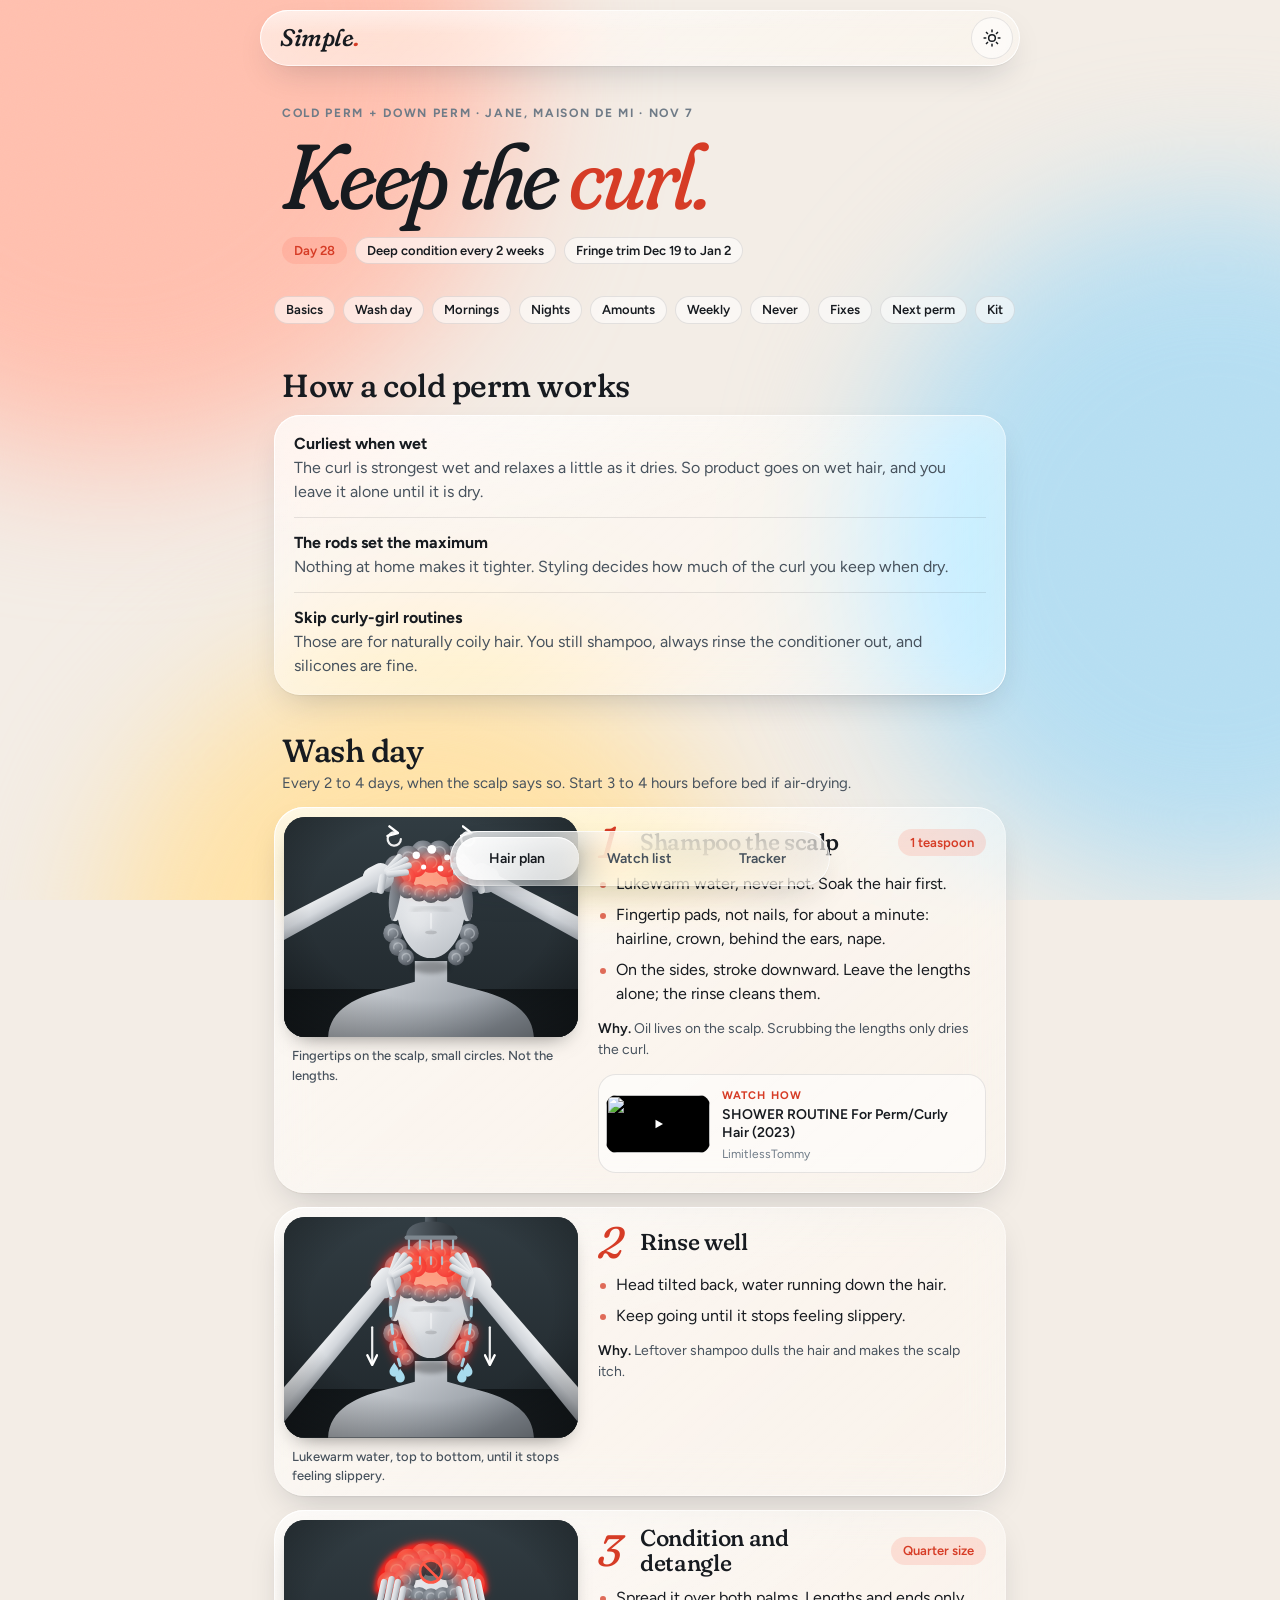
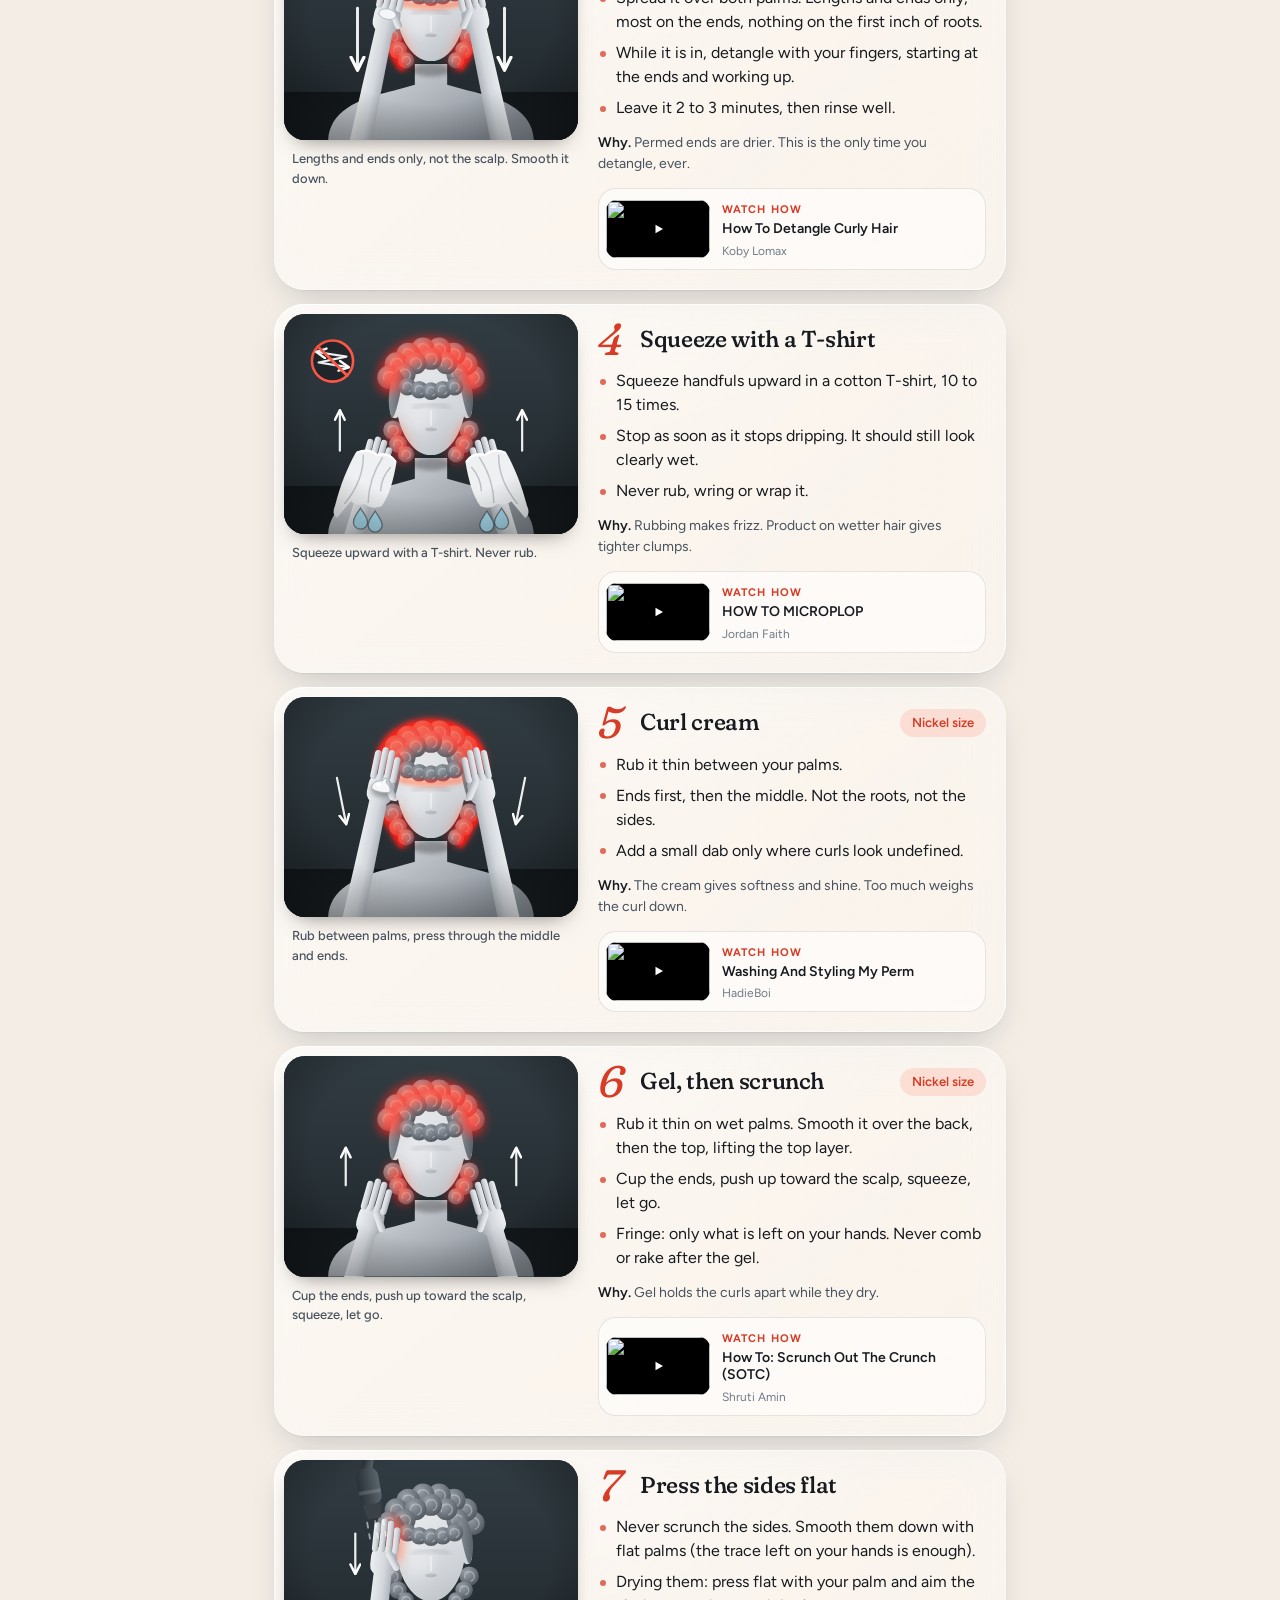
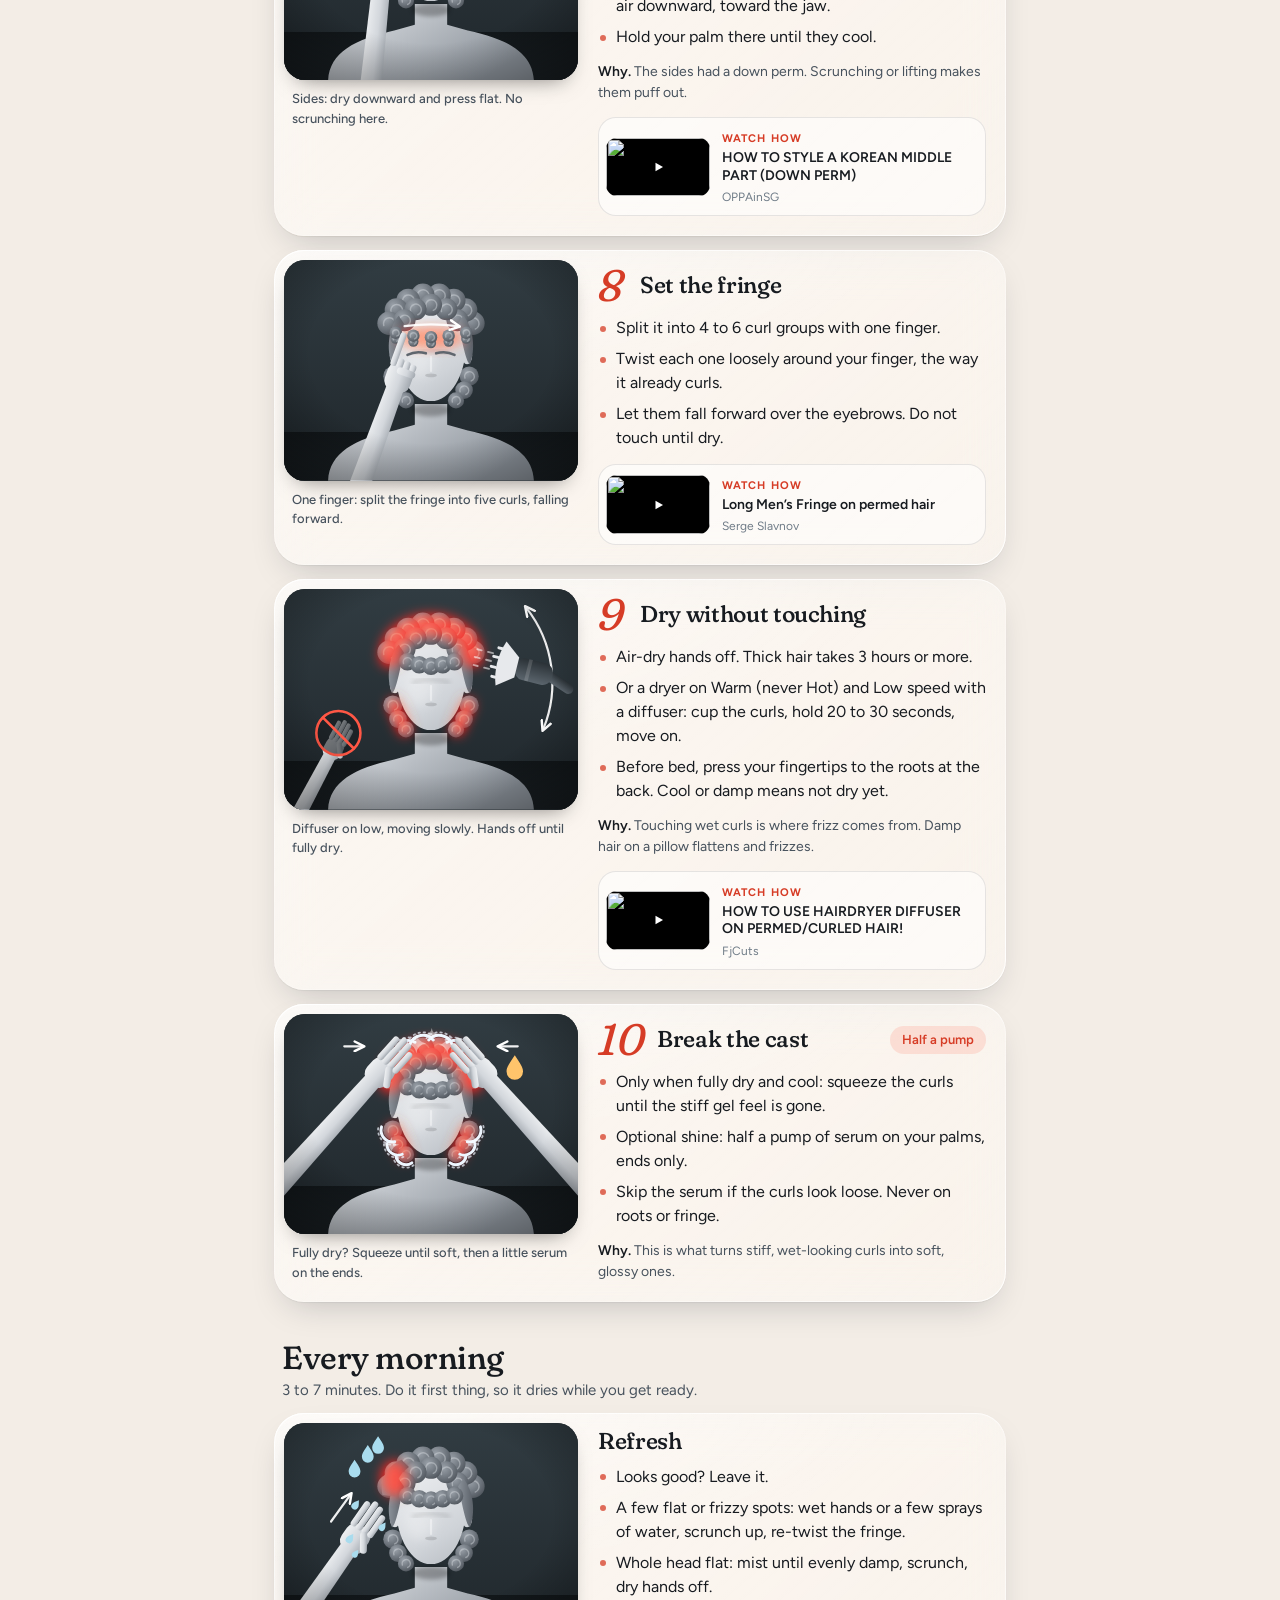
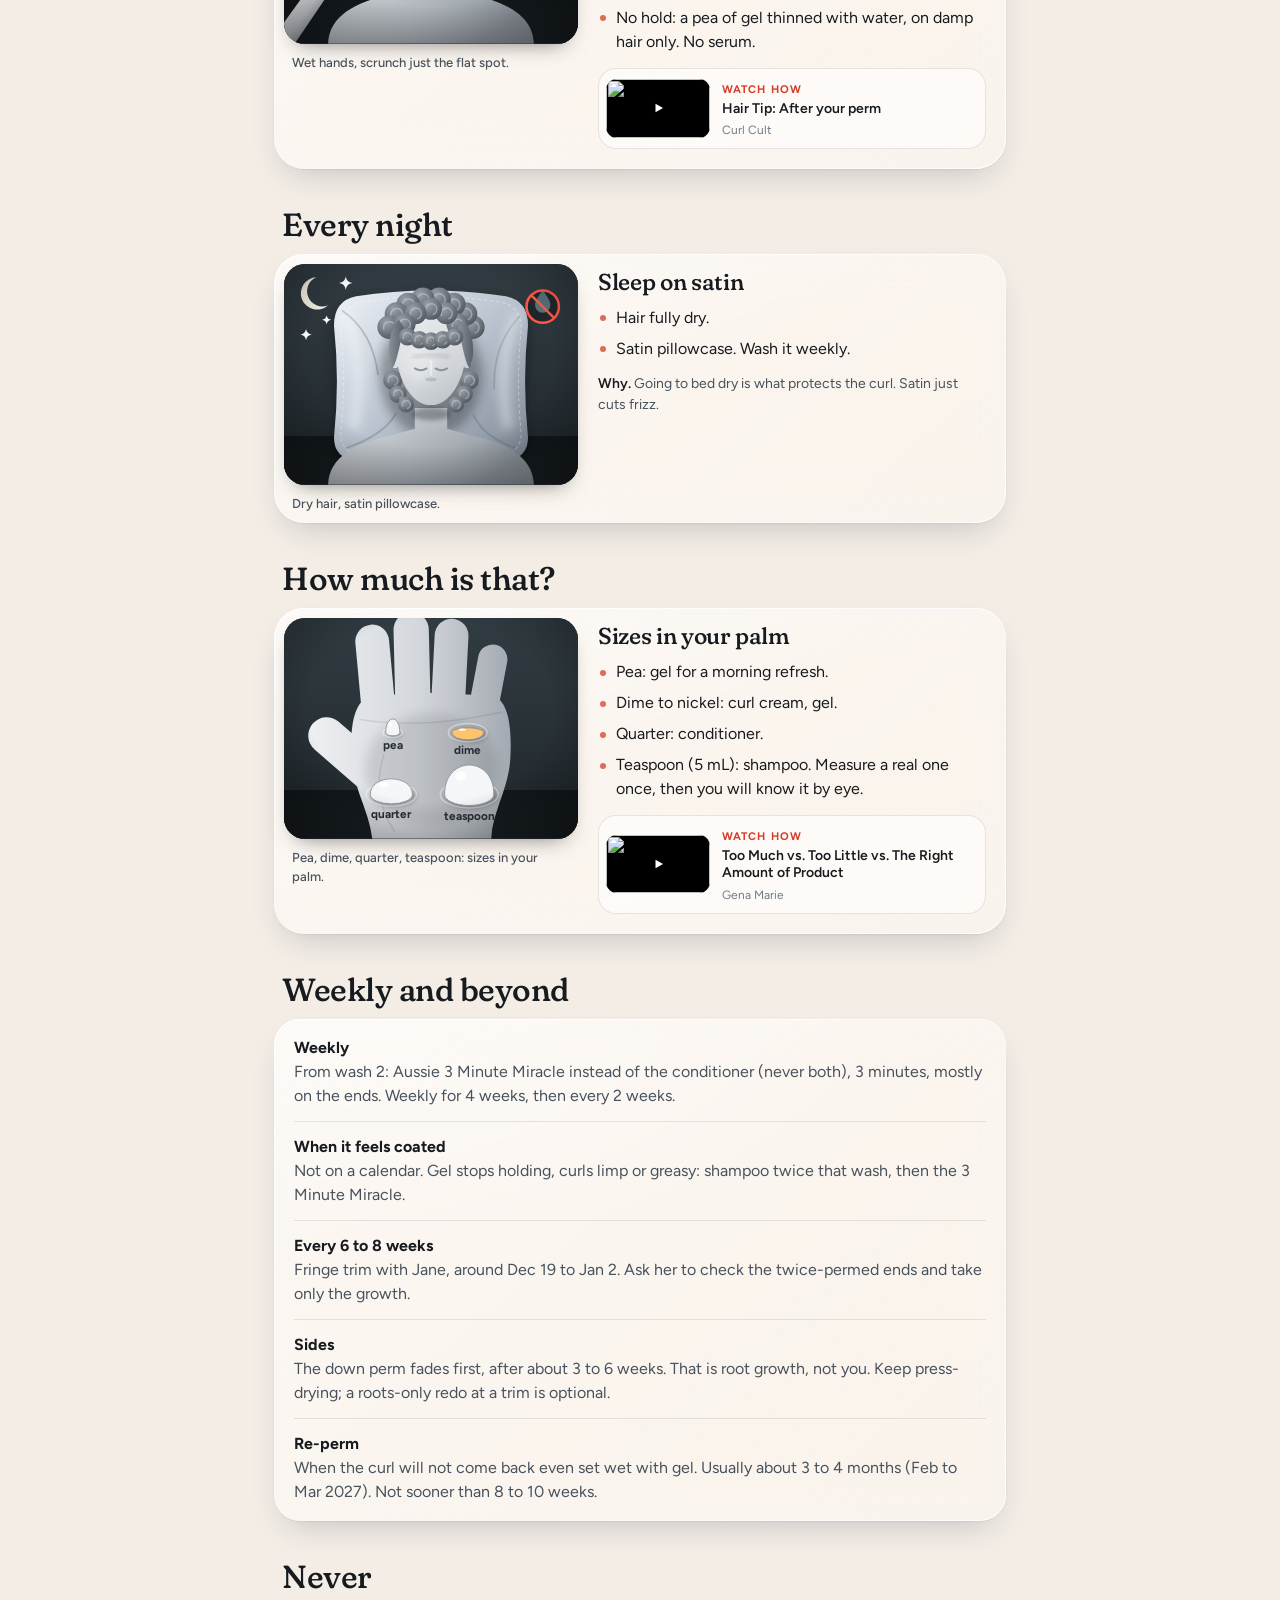
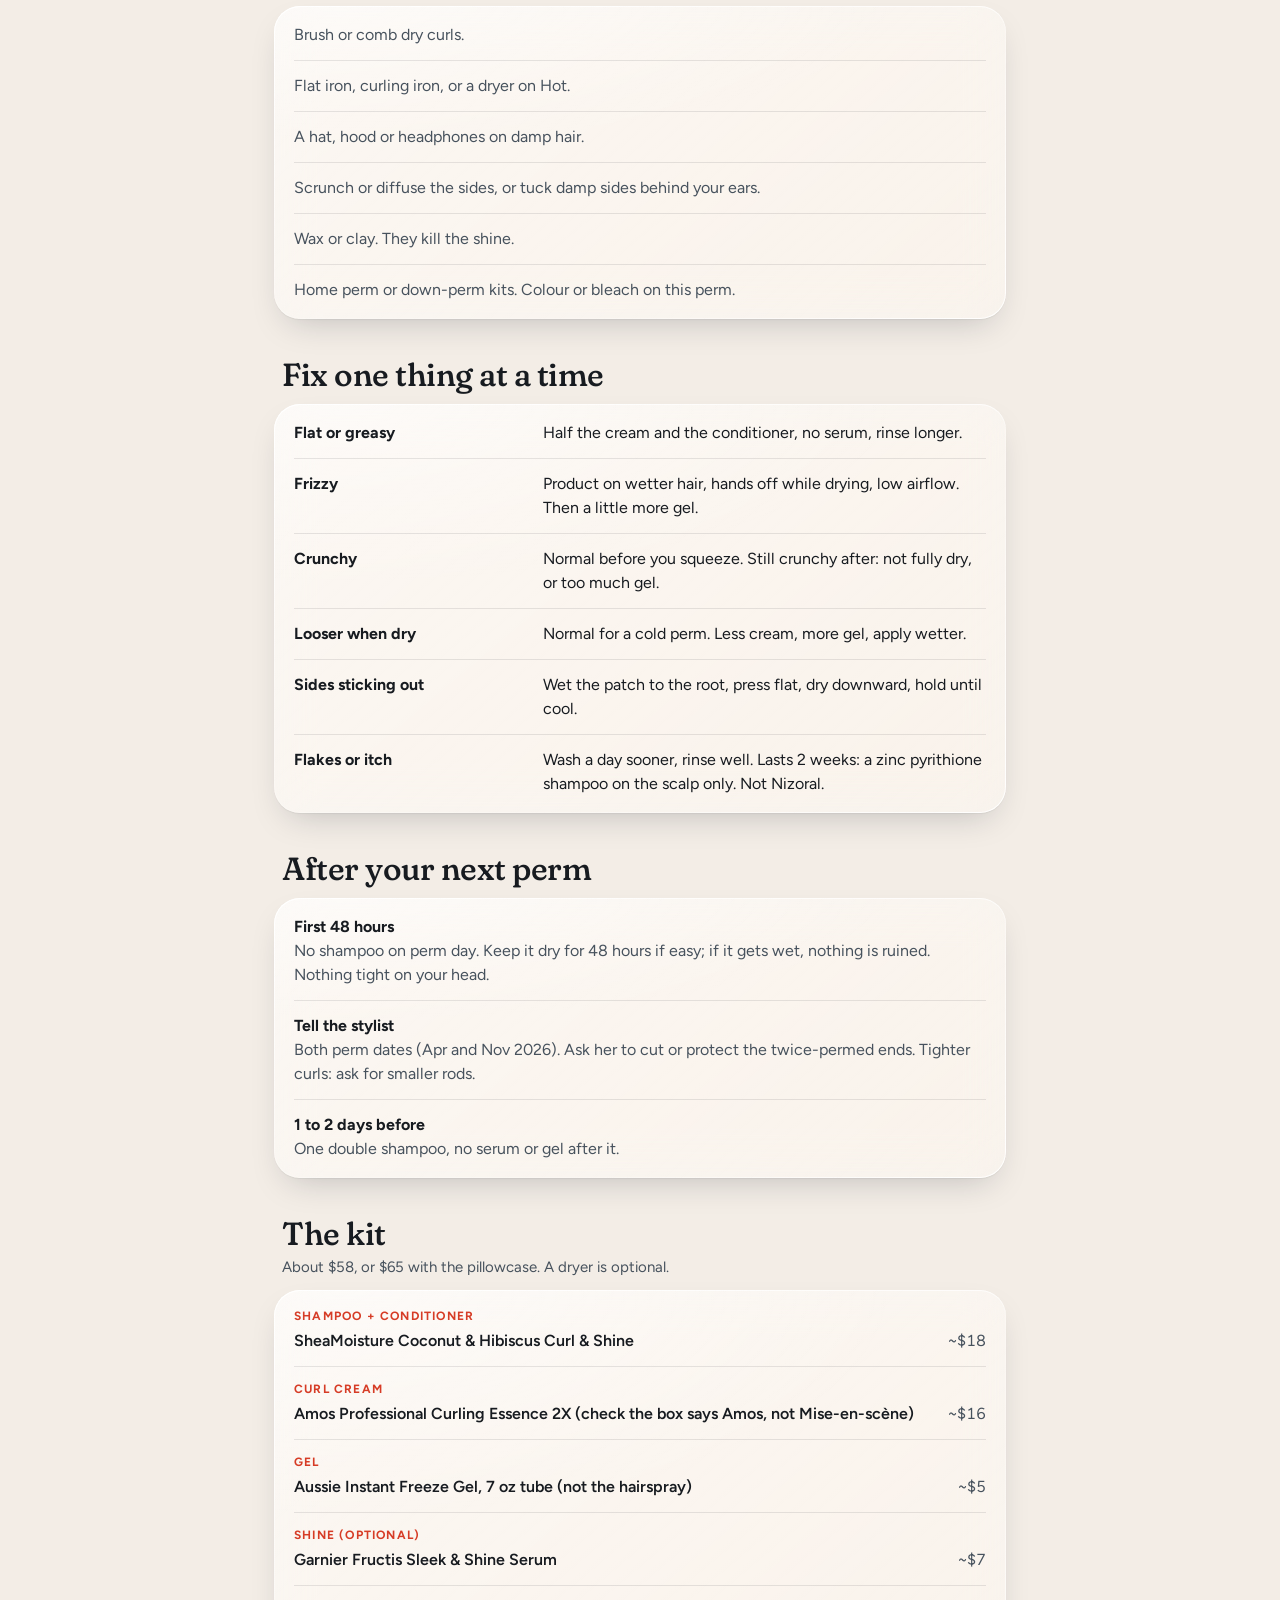
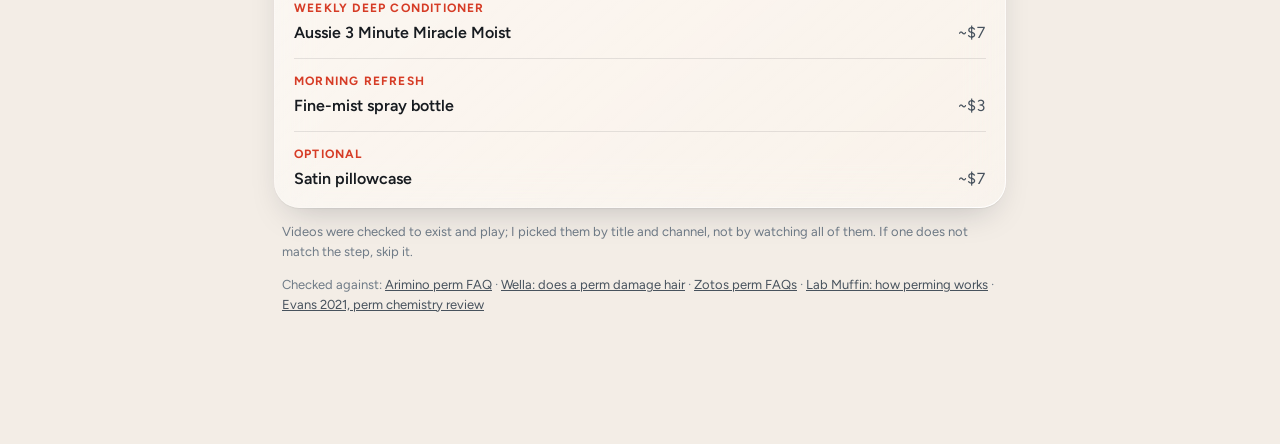
==== tracker/index.html @ b742a3ce "Simple: hair plan, watch list and tracker Co-Authored-By: Claude Opus 5.5 <noreply@anthropic.com>" ====
<!doctype html>
<html lang="en">
<head>
<meta charset="utf-8">
<meta name="viewport" content="width=device-width, initial-scale=1, viewport-fit=cover">
<title>Simple: hair plan and tracker</title>
<script>
  // Pick the theme before first paint: saved choice, else the system setting.
  (function () {
    var saved = null;
    try { saved = localStorage.getItem('theme'); } catch (e) {}
    var system = window.matchMedia && matchMedia('(prefers-color-scheme: dark)').matches ? 'dark' : 'light';
    document.documentElement.dataset.theme = saved === 'dark' || saved === 'light' ? saved : system;
    // "on" = play the how-to animations even when the device asks for reduced motion
    try { if (localStorage.getItem('motion') === 'on') document.documentElement.dataset.motion = 'on'; } catch (e) {}
  })();
</script>
<link rel="preconnect" href="https://fonts.googleapis.com">
<link rel="preconnect" href="https://fonts.gstatic.com" crossorigin>
<link rel="stylesheet" href="https://fonts.googleapis.com/css2?family=Figtree:wght@400;500;600;700&family=Fraunces:ital,opsz,wght,SOFT@0,9..144,300..700,0..100;1,9..144,300..700,0..100&display=swap">
<link rel="stylesheet" href="css/app.css">
</head>
<body>

<div class="backdrop" aria-hidden="true"><i></i><i></i><i></i></div>

<header class="top glass">
  <span class="brand">Simple<b>.</b></span>
  <button class="icon-btn" id="themeBtn" type="button" aria-label="Switch between light and dark">
    <svg class="sun" viewBox="0 0 24 24" aria-hidden="true"><circle cx="12" cy="12" r="4"/><path d="M12 2.5v2M12 19.5v2M2.5 12h2M19.5 12h2M5.3 5.3l1.4 1.4M17.3 17.3l1.4 1.4M5.3 18.7l1.4-1.4M17.3 6.7l1.4-1.4"/></svg>
    <svg class="moon" viewBox="0 0 24 24" aria-hidden="true"><path d="M20 14.5A8 8 0 0 1 9.5 4a8 8 0 1 0 10.5 10.5z"/></svg>
  </button>
</header>

<main>
  <!-- Hair plan: rendered from js/plan-data.js -->
  <section class="view" id="view-plan" aria-label="Hair plan"></section>

  <!-- Watch list: the "check this later" notes from the plan -->
  <section class="view" id="view-watch" aria-label="Watch list" hidden></section>

  <!-- Tracker: plans, decisions, facts -->
  <section class="view" id="view-tracker" aria-label="Tracker" hidden>
    <div class="hero">
      <p class="eyebrow">Plans, decisions, facts</p>
      <h1>Keep <em>track.</em></h1>
    </div>
    <div class="t-head">
      <div class="t-review" id="review"><span id="reviewText"></span><button class="btn small" id="reviewBtn" type="button">Review done</button></div>
    </div>
    <div class="seg glass" id="tSeg" role="tablist" aria-label="Tracker sections">
      <button type="button" data-sec="plans">Plans</button>
      <button type="button" data-sec="decisions">Decisions</button>
      <button type="button" data-sec="facts">Facts</button>
      <button type="button" data-sec="archive">Archive</button>
    </div>
    <label class="sr-only" for="search">Search everything</label>
    <input class="field" id="search" type="search" placeholder="Search everything" autocomplete="off">
    <form class="form-card glass" id="add">
      <label class="sr-only" for="title">Title</label>
      <input class="field" id="title" placeholder="Title" required maxlength="200">
      <label class="sr-only" for="note">Details</label>
      <textarea class="field" id="note" placeholder="Details. For a decision, write the why."></textarea>
      <div class="row">
        <button class="btn primary" type="submit" id="submitBtn">Add</button>
        <button class="btn" type="button" id="cancelBtn" hidden>Cancel</button>
      </div>
    </form>
    <ul class="entries" id="list"></ul>
    <div class="t-foot">
      <button class="btn small" id="export" type="button">Export JSON</button>
      <label class="btn small">Import JSON <input id="import" type="file" accept="application/json" hidden></label>
    </div>
  </section>
</main>

<nav class="tabs glass" aria-label="Views">
  <span class="lens" aria-hidden="true"></span>
  <button type="button" data-view="plan">Hair plan</button>
  <button type="button" data-view="watch">Watch list</button>
  <button type="button" data-view="tracker">Tracker</button>
</nav>

<script src="js/plan-data.js"></script>
<script src="js/scenes.js"></script>
<script src="js/scenes/shampoo.js"></script>
<script src="js/scenes/rinse.js"></script>
<script src="js/scenes/condition.js"></script>
<script src="js/scenes/blot.js"></script>
<script src="js/scenes/cream.js"></script>
<script src="js/scenes/scrunch.js"></script>
<script src="js/scenes/fringe.js"></script>
<script src="js/scenes/sides.js"></script>
<script src="js/scenes/dry.js"></script>
<script src="js/scenes/cast.js"></script>
<script src="js/scenes/refresh.js"></script>
<script src="js/scenes/sleep.js"></script>
<script src="js/scenes/amounts.js"></script>
<script src="js/app.js"></script>
</body>
</html>
---- tracker/css/app.css ----
/* =========================================================
   Simple: hair plan + tracker
   1 tokens   2 base      3 backdrop   4 glass
   5 chrome   6 plan      7 media      8 watch list
   9 tracker  10 scenes   11 motion
   ========================================================= */

/* ---------- 1 tokens ---------- */
:root {
  --font-display: "Fraunces", "Iowan Old Style", Georgia, serif;
  --font-body: "Figtree", "Segoe UI Variable Text", system-ui, -apple-system, sans-serif;

  --bg: #f3ede6;
  --ink: #171b20;
  --ink-2: #47525d;
  --ink-3: #6f7b87;
  --accent: #d63c26;
  --accent-soft: rgba(255, 106, 85, .17);
  --on-accent: #fff;

  --glass: rgba(255, 255, 255, .6);
  --glass-2: rgba(255, 255, 255, .36);
  --glass-solid: rgba(255, 255, 255, .9);
  --rim-a: rgba(255, 255, 255, .95);
  --rim-b: rgba(255, 255, 255, .22);
  --sheen: rgba(255, 255, 255, .6);
  --lens-a: rgba(255, 255, 255, .95);
  --lens-b: rgba(255, 255, 255, .6);
  --field: rgba(255, 255, 255, .55);
  --line: rgba(23, 27, 32, .1);
  --shadow: 0 1px 1px rgba(24, 32, 48, .05), 0 14px 34px -14px rgba(24, 32, 48, .25);

  --blob-1: #ffbfae;
  --blob-2: #b5def2;
  --blob-3: #ffe2a6;
  --grain: .07;
}

:root[data-theme="dark"] {
  --bg: #0b1013;
  --ink: #f2f5f7;
  --ink-2: #b6c0ca;
  --ink-3: #8894a0;
  --accent: #ff8a76;
  --accent-soft: rgba(255, 106, 85, .2);
  --on-accent: #1a0e0b;

  --glass: rgba(255, 255, 255, .085);
  --glass-2: rgba(255, 255, 255, .04);
  --glass-solid: rgba(24, 31, 36, .92);
  --rim-a: rgba(255, 255, 255, .34);
  --rim-b: rgba(255, 255, 255, .04);
  --sheen: rgba(255, 255, 255, .1);
  --lens-a: rgba(255, 255, 255, .2);
  --lens-b: rgba(255, 255, 255, .08);
  --field: rgba(255, 255, 255, .07);
  --line: rgba(255, 255, 255, .11);
  --shadow: 0 1px 1px rgba(0, 0, 0, .3), 0 20px 44px -18px rgba(0, 0, 0, .75);

  --blob-1: rgba(255, 96, 78, .2);
  --blob-2: rgba(48, 150, 168, .3);
  --blob-3: rgba(255, 180, 100, .1);
  --grain: .09;
}

/* ---------- 2 base ---------- */
*, *::before, *::after { box-sizing: border-box; }

html {
  -webkit-text-size-adjust: 100%;
  scroll-behavior: smooth;
  scroll-padding-top: 88px;
  color-scheme: light;
}
html[data-theme="dark"] { color-scheme: dark; }

body {
  margin: 0;
  min-height: 100dvh;
  color: var(--ink);
  background: var(--bg);
  font: 400 16px/1.5 var(--font-body);
  -webkit-font-smoothing: antialiased;
  overflow-x: hidden;
}

h1, h2, h3 {
  margin: 0;
  font-family: var(--font-display);
  font-weight: 500;
  font-variation-settings: "SOFT" 100;
  letter-spacing: -.015em;
  line-height: 1.1;
}

p { margin: 0; }
button, input, textarea { font: inherit; color: inherit; }
button { cursor: pointer; }
a { color: inherit; }
[hidden] { display: none !important; }
:focus-visible { outline: 2px solid var(--accent); outline-offset: 3px; }

.sr-only {
  position: absolute; width: 1px; height: 1px; overflow: hidden;
  clip-path: inset(50%); white-space: nowrap;
}

/* ---------- 3 backdrop: soft colour for the glass to bend ---------- */
.backdrop { position: fixed; inset: 0; z-index: -1; overflow: hidden; background: var(--bg); }
.backdrop i {
  position: absolute; border-radius: 50%;
  filter: blur(70px);
  animation: drift 28s ease-in-out infinite alternate;
  will-change: transform;
}
.backdrop i:nth-child(1) { width: 62vmax; height: 62vmax; left: -22vmax; top: -26vmax; background: var(--blob-1); }
.backdrop i:nth-child(2) { width: 54vmax; height: 54vmax; right: -22vmax; top: 22vh; background: var(--blob-2); animation-duration: 34s; animation-delay: -9s; }
.backdrop i:nth-child(3) { width: 50vmax; height: 50vmax; left: 8vw; bottom: -30vmax; background: var(--blob-3); animation-duration: 40s; animation-delay: -17s; }
.backdrop::after {
  content: ""; position: absolute; inset: 0;
  background-image: url("data:image/svg+xml,%3Csvg xmlns='http://www.w3.org/2000/svg' width='180' height='180'%3E%3Cfilter id='n'%3E%3CfeTurbulence type='fractalNoise' baseFrequency='.85' numOctaves='2' stitchTiles='stitch'/%3E%3C/filter%3E%3Crect width='100%25' height='100%25' filter='url(%23n)'/%3E%3C/svg%3E");
  opacity: var(--grain);
  mix-blend-mode: overlay;
}
@keyframes drift { to { transform: translate3d(7vmax, 5vmax, 0) scale(1.14); } }

/* ---------- 4 glass ---------- */
.glass {
  position: relative;
  isolation: isolate;
  border-radius: var(--r, 26px);
  background: linear-gradient(140deg, var(--glass), var(--glass-2));
  -webkit-backdrop-filter: blur(20px) saturate(175%);
  backdrop-filter: blur(20px) saturate(175%);
  box-shadow: var(--shadow), inset 0 1px 0 var(--sheen);
}
/* hairline rim: bright where the light lands, faint elsewhere */
.glass::before {
  content: ""; position: absolute; inset: 0; z-index: 1;
  border-radius: inherit; padding: 1px;
  background: linear-gradient(145deg, var(--rim-a), var(--rim-b) 36%, var(--rim-b) 64%, var(--rim-a));
  -webkit-mask: linear-gradient(#000 0 0) content-box, linear-gradient(#000 0 0);
  -webkit-mask-composite: xor;
  mask: linear-gradient(#000 0 0) content-box exclude, linear-gradient(#000 0 0);
  pointer-events: none;
}
/* specular sheen across the top-left */
.glass::after {
  content: ""; position: absolute; inset: 0; z-index: 0;
  border-radius: inherit;
  background: radial-gradient(120% 70% at 10% 0%, var(--sheen), transparent 62%);
  opacity: .65;
  pointer-events: none;
}
.glass > * { position: relative; z-index: 2; }

@supports not ((backdrop-filter: blur(1px)) or (-webkit-backdrop-filter: blur(1px))) {
  .glass { background: var(--glass-solid); }
}

/* ---------- 5 chrome: header, tabs, buttons ---------- */
.top {
  position: sticky; top: 10px; z-index: 20;
  display: flex; align-items: center; justify-content: space-between;
  width: min(760px, calc(100% - 24px));
  margin: 10px auto 0;
  padding: 7px 7px 7px 20px;
  --r: 999px;
}
.brand { font: italic 500 24px/1 var(--font-display); font-variation-settings: "SOFT" 100; letter-spacing: -.02em; }
.brand b { color: var(--accent); font-weight: inherit; }

.icon-btn {
  width: 42px; height: 42px; border: 0; border-radius: 50%;
  display: grid; place-items: center;
  background: var(--field);
  box-shadow: inset 0 0 0 1px var(--line);
  transition: transform .25s cubic-bezier(.3, 1.4, .5, 1), background .2s;
}
.icon-btn:hover { transform: scale(1.06); }
.icon-btn:active { transform: scale(.94); }
.icon-btn svg { width: 20px; height: 20px; fill: none; stroke: currentColor; stroke-width: 1.8; stroke-linecap: round; stroke-linejoin: round; }
.icon-btn .moon { display: none; }
[data-theme="dark"] .icon-btn .moon { display: block; }
[data-theme="dark"] .icon-btn .sun { display: none; }

.tabs {
  position: fixed; left: 50%; z-index: 30;
  bottom: max(14px, env(safe-area-inset-bottom));
  transform: translateX(-50%);
  width: min(380px, calc(100% - 28px));
  display: grid; grid-template-columns: repeat(3, 1fr);
  padding: 6px;
  --r: 999px;
}
.tabs button {
  border: 0; background: none;
  padding: 11px 6px; border-radius: 999px;
  font-size: 14px; font-weight: 600; color: var(--ink-2);
  transition: color .25s;
}
.tabs button[aria-current="page"] { color: var(--ink); }
.tabs .lens {
  position: absolute; z-index: 1; top: 6px; bottom: 6px; left: 6px;
  width: calc((100% - 12px) / 3);
  border-radius: 999px;
  background: linear-gradient(140deg, var(--lens-a), var(--lens-b));
  box-shadow: inset 0 1px 0 var(--rim-a), inset 0 -1px 0 var(--rim-b), 0 6px 16px -6px rgba(0, 0, 0, .28);
  transform: translateX(calc(var(--i, 0) * 100%));
  transition: transform .5s cubic-bezier(.3, 1.35, .5, 1);
}

.btn {
  border: 0; border-radius: 999px; padding: 10px 18px;
  font-weight: 600; font-size: 14px;
  background: var(--field);
  box-shadow: inset 0 0 0 1px var(--line);
  transition: transform .2s, filter .2s;
}
.btn:hover { filter: brightness(1.06); }
.btn:active { transform: scale(.96); }
.btn.primary { background: var(--accent); color: var(--on-accent); box-shadow: 0 8px 18px -8px var(--accent); }
.btn.small { padding: 6px 13px; font-size: 13px; }
.btn.danger { color: var(--accent); }

.chip {
  display: inline-flex; align-items: center; gap: 6px;
  padding: 6px 12px; border-radius: 999px;
  font-size: 13px; font-weight: 600; line-height: 1.2;
  background: var(--field);
  box-shadow: inset 0 0 0 1px var(--line);
  white-space: nowrap;
}
.chip.accent { background: var(--accent-soft); color: var(--accent); box-shadow: none; }

main { width: min(760px, 100%); margin: 0 auto; padding: 0 14px 130px; }

/* ---------- 6 plan ---------- */
.hero { padding: 38px 8px 6px; }
.eyebrow { font-size: 12px; font-weight: 700; letter-spacing: .14em; text-transform: uppercase; color: var(--ink-3); }
.hero h1 {
  margin: 12px 0 18px;
  font-size: clamp(50px, 13vw, 92px);
  font-style: italic; font-weight: 400; line-height: .92; letter-spacing: -.035em;
}
.hero h1 em { font-style: inherit; color: var(--accent); }
.stats { display: flex; flex-wrap: wrap; gap: 8px; }
.motion-note { margin-top: 14px; display: flex; flex-wrap: wrap; align-items: center; gap: 8px 12px; font-size: 14px; color: var(--ink-2); }

.jump {
  display: flex; gap: 8px;
  margin: 22px -14px 0; padding: 4px 14px 6px;
  overflow-x: auto; scrollbar-width: none;
}
.jump::-webkit-scrollbar { display: none; }
.jump button { border: 0; flex: none; }
.jump button:hover { color: var(--accent); }

.section { margin-top: 38px; }
.section > header { padding: 0 8px 12px; }
.section h2 { font-size: 32px; }
.section .lede { margin-top: 4px; color: var(--ink-2); font-size: 15px; }

.step { display: grid; margin-bottom: 14px; --r: 30px; }
.step-media { padding: 10px 10px 0; min-width: 0; }
.step-body { padding: 16px 20px 20px; min-width: 0; }
.step-head { display: flex; align-items: center; gap: 12px; margin-bottom: 10px; }
.step .num { font: italic 400 44px/.9 var(--font-display); font-variation-settings: "SOFT" 100; color: var(--accent); min-width: 30px; }
.step h3 { flex: 1; font-size: 23px; }

.how { margin: 0; padding: 0; list-style: none; display: grid; gap: 7px; }
.how li { position: relative; padding-left: 18px; }
.how li::before {
  content: ""; position: absolute; left: 2px; top: .62em;
  width: 6px; height: 6px; border-radius: 50%;
  background: var(--accent); opacity: .75;
}
.why { margin-top: 12px; font-size: 14px; color: var(--ink-2); }
.why b { color: var(--ink); font-weight: 600; }

@media (min-width: 700px) {
  .step { grid-template-columns: 304px 1fr; align-items: start; }
  .step.no-media { grid-template-columns: 1fr; }
  .step-media { padding: 10px 0 10px 10px; }
}

.card { padding: 4px 20px; --r: 26px; }
.rows { margin: 0; padding: 0; list-style: none; }
.rows li { padding: 13px 0; border-bottom: 1px solid var(--line); }
.rows li:last-child { border-bottom: 0; }
.rows .k { display: block; font-weight: 700; }
.rows .v { display: block; color: var(--ink-2); }
.rows.pairs li { display: grid; grid-template-columns: minmax(96px, 34%) 1fr; gap: 14px; align-items: baseline; }
.rows.pairs .v { color: var(--ink); }

.kit a { text-decoration: none; display: grid; grid-template-columns: 1fr auto; gap: 4px 14px; }
.kit .role { grid-column: 1 / -1; font-size: 12px; font-weight: 700; letter-spacing: .1em; text-transform: uppercase; color: var(--accent); }
.kit .name { font-weight: 600; }
.kit .price { color: var(--ink-2); font-variant-numeric: tabular-nums; }
.kit a:hover .name { text-decoration: underline; }

.sources { margin-top: 14px; padding: 0 8px; font-size: 13px; color: var(--ink-3); }
.sources a { color: var(--ink-2); }

/* ---------- 7 media: animation stage and video link ---------- */
.stage {
  position: relative; overflow: hidden;
  aspect-ratio: 4 / 3;
  border-radius: 21px;
  background: #1d2529;
  box-shadow: inset 0 0 0 1px rgba(255, 255, 255, .08), 0 10px 22px -12px rgba(0, 0, 0, .55);
}
.stage > svg, .stage > img { display: block; width: 100%; height: 100%; object-fit: cover; }
.stage-cap { margin: 9px 8px 0; font-size: 13px; font-weight: 500; color: var(--ink-2); }

.yt {
  display: flex; align-items: center; gap: 12px;
  margin-top: 14px; padding: 8px 14px 8px 8px;
  border-radius: 18px;
  background: var(--field);
  box-shadow: inset 0 0 0 1px var(--line);
  text-decoration: none;
  transition: transform .2s, filter .2s;
}
.yt:hover { transform: translateY(-1px); filter: brightness(1.05); }
.yt .thumb { position: relative; flex: none; width: 104px; aspect-ratio: 16 / 9; border-radius: 11px; overflow: hidden; background: #000; }
.yt .thumb img { width: 100%; height: 100%; object-fit: cover; display: block; }
.yt .thumb::after {
  content: ""; position: absolute; inset: 0; margin: auto;
  width: 30px; height: 30px; border-radius: 50%;
  background: rgba(0, 0, 0, .55) url("data:image/svg+xml,%3Csvg xmlns='http://www.w3.org/2000/svg' viewBox='0 0 24 24'%3E%3Cpath d='M9 7l9 5-9 5z' fill='%23fff'/%3E%3C/svg%3E") center / 20px no-repeat;
}
.yt .label { font-size: 11px; font-weight: 700; letter-spacing: .1em; text-transform: uppercase; color: var(--accent); }
.yt .t { font-weight: 600; font-size: 14px; line-height: 1.25; display: -webkit-box; -webkit-line-clamp: 2; -webkit-box-orient: vertical; overflow: hidden; }
.yt .c { font-size: 12px; color: var(--ink-3); }
.yt-frame { margin-top: 14px; aspect-ratio: 16 / 9; border-radius: 18px; overflow: hidden; background: #000; }
.yt-frame iframe { display: block; width: 100%; height: 100%; border: 0; }

/* ---------- 8 watch list ---------- */
.watch-group { margin-top: 26px; }
.watch-group h2 { font-size: 26px; padding: 0 8px 12px; }
.watch-row {
  display: grid; grid-template-columns: auto 1fr; gap: 14px;
  padding: 15px 18px; margin-bottom: 10px;
  cursor: pointer;
  --r: 22px;
}
.watch-row input {
  appearance: none; -webkit-appearance: none;
  width: 26px; height: 26px; margin: 1px 0 0;
  border-radius: 50%; border: 2px solid var(--ink-3);
  display: grid; place-items: center;
  cursor: pointer;
  transition: background .2s, border-color .2s, transform .25s cubic-bezier(.3, 1.4, .5, 1);
}
.watch-row input:checked { background: var(--accent); border-color: var(--accent); transform: scale(1.06); }
.watch-row input:checked::after {
  content: ""; width: 6px; height: 11px; margin-top: -2px;
  border: solid var(--on-accent); border-width: 0 2.5px 2.5px 0;
  transform: rotate(45deg);
}
.watch-row .if, .watch-row .then { display: block; }
.watch-row .if { font-weight: 600; }
.watch-row .then { color: var(--ink-2); }
.watch-row .when { margin-bottom: 7px; }
.watch-row.done .txt { opacity: .45; }
.watch-row.done .if { text-decoration: line-through; }
.watch-empty { padding: 0 8px; color: var(--ink-2); }

/* ---------- 9 tracker ---------- */
.t-head { display: flex; align-items: center; justify-content: space-between; flex-wrap: wrap; gap: 10px; padding: 0 8px; margin-top: 8px; }
.t-review { display: flex; align-items: center; gap: 10px; font-size: 14px; color: var(--ink-2); }
.t-review.due #reviewText { color: var(--accent); font-weight: 700; }

.seg { display: grid; grid-template-columns: repeat(4, 1fr); gap: 4px; padding: 5px; margin: 16px 0 12px; --r: 999px; }
.seg button { border: 0; background: none; padding: 9px 4px; border-radius: 999px; font-size: 14px; font-weight: 600; color: var(--ink-2); }
.seg button.active { color: var(--ink); background: linear-gradient(140deg, var(--lens-a), var(--lens-b)); box-shadow: inset 0 1px 0 var(--rim-a), 0 4px 12px -6px rgba(0, 0, 0, .25); }

.field {
  width: 100%; padding: 13px 16px; margin-bottom: 10px;
  border: 0; border-radius: 18px;
  background: var(--field);
  box-shadow: inset 0 0 0 1px var(--line);
}
.field::placeholder { color: var(--ink-3); }
textarea.field { min-height: 76px; resize: vertical; display: block; }
.form-card { padding: 14px; --r: 26px; }
.form-card .row { display: flex; gap: 8px; }

.entries { list-style: none; margin: 14px 0 0; padding: 0; display: grid; gap: 10px; }
.entry { padding: 15px 18px; --r: 22px; }
.entry.archived { opacity: .72; }
.entry.empty { text-align: center; color: var(--ink-2); }
.entry .meta { font-size: 12px; color: var(--ink-3); }
.entry .title { font-weight: 600; margin: 2px 0; overflow-wrap: anywhere; }
.entry .note { white-space: pre-wrap; color: var(--ink-2); overflow-wrap: anywhere; }
.entry .actions { display: flex; gap: 6px; margin-top: 10px; }
.t-foot { display: flex; justify-content: flex-end; gap: 8px; margin-top: 18px; }
.t-foot label { cursor: pointer; }

/* ---------- 10 scenes (svg animations, see js/scenes.js) ---------- */
.scene .a {
  animation-duration: var(--dur, 2.4s);
  animation-timing-function: var(--ease, ease-in-out);
  animation-iteration-count: infinite;
  animation-direction: var(--dir, alternate);
  animation-delay: calc(var(--d, 0s) - var(--t, 0s));
  animation-play-state: var(--play, paused);
}
.stage.is-playing { --play: running; }
/* pivot on the element's own centre instead of the local origin */
.scene .c { transform-box: fill-box; transform-origin: center; }

.scene .mv { animation-name: sk-move; }
.scene .orbit { animation-name: sk-orbit; --dir: normal; --ease: linear; }
.scene .scrunch { animation-name: sk-scrunch; --dir: normal; }
.scene .squeeze { animation-name: sk-squeeze; --dir: normal; }
.scene .flow { animation-name: sk-flow; --dir: normal; --ease: linear; --dur: .9s; }
.scene .fade { animation-name: sk-fade; }
.scene .zone { animation-name: sk-glow; --dur: 1.3s; opacity: .95; mix-blend-mode: hard-light; }

@keyframes sk-move { from { transform: var(--from, none); } to { transform: var(--to, none); } }
@keyframes sk-orbit {
  0%, 100% { transform: translate(var(--r, 5px), 0); }
  25% { transform: translate(0, var(--r, 5px)); }
  50% { transform: translate(calc(var(--r, 5px) * -1), 0); }
  75% { transform: translate(0, calc(var(--r, 5px) * -1)); }
}
@keyframes sk-scrunch {
  0%, 100% { transform: translate(0, 0); }
  40% { transform: var(--up, translate(0, -30px)); }
  55% { transform: var(--up, translate(0, -30px)) scale(.9, .82); }
  72% { transform: var(--up, translate(0, -30px)); }
}
@keyframes sk-squeeze { 0%, 100% { transform: scale(1); } 50% { transform: scale(var(--sx, .92), var(--sy, .86)); } }
@keyframes sk-flow { to { stroke-dashoffset: -48; } }
@keyframes sk-fade { from { opacity: var(--o1, 0); } to { opacity: var(--o2, 1); } }
@keyframes sk-glow { from { opacity: .5; } to { opacity: .95; } }

.scene .arrow { fill: none; stroke: #fff; stroke-opacity: .92; stroke-width: 3; stroke-linecap: round; stroke-linejoin: round; }
.scene .no circle { fill: rgba(20, 24, 28, .55); stroke: #ff5745; stroke-width: 3.5; }
.scene .no path { fill: none; stroke: #ff5745; stroke-width: 3.5; stroke-linecap: round; }
.scene .water { fill: none; stroke: #a9dcee; stroke-opacity: .75; stroke-width: 3; stroke-linecap: round; stroke-dasharray: 12 12; }
.scene .air { fill: none; stroke: #fff; stroke-opacity: .55; stroke-width: 2.5; stroke-linecap: round; stroke-dasharray: 7 9; }
.scene text { font: 600 13px var(--font-body); fill: #fff; }

/* ---------- 11 motion ---------- */
.reveal { animation: rise .7s cubic-bezier(.2, .7, .2, 1) both; animation-delay: calc(var(--n, 0) * 55ms); }
@keyframes rise { from { opacity: 0; transform: translateY(16px); } }

@media (prefers-reduced-motion: reduce) {
  html { scroll-behavior: auto; }
  *, *::before, *::after { transition: none !important; }
  /* the user can switch the how-to animations back on (html[data-motion="on"]) */
  html:not([data-motion="on"]) *, html:not([data-motion="on"]) *::before, html:not([data-motion="on"]) *::after { animation: none !important; }
  html[data-motion="on"] .backdrop i { animation: none; }
}
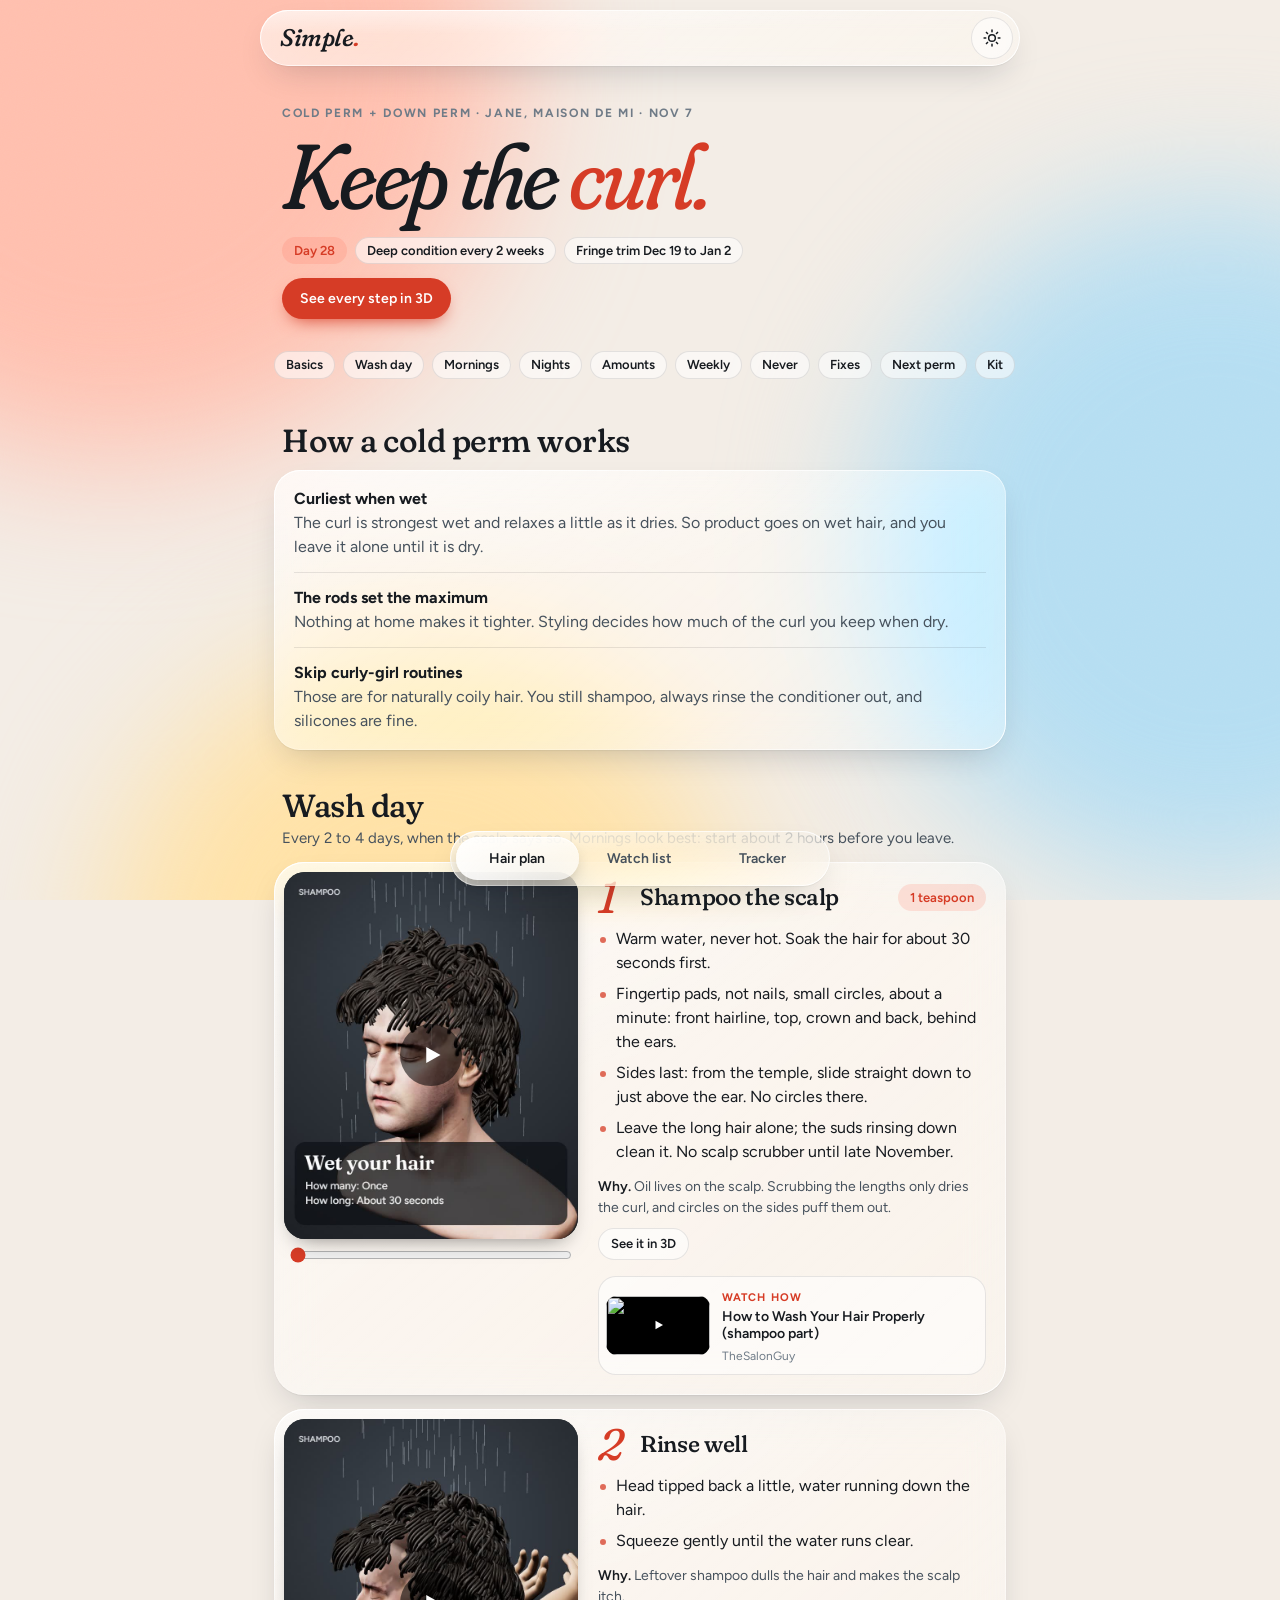
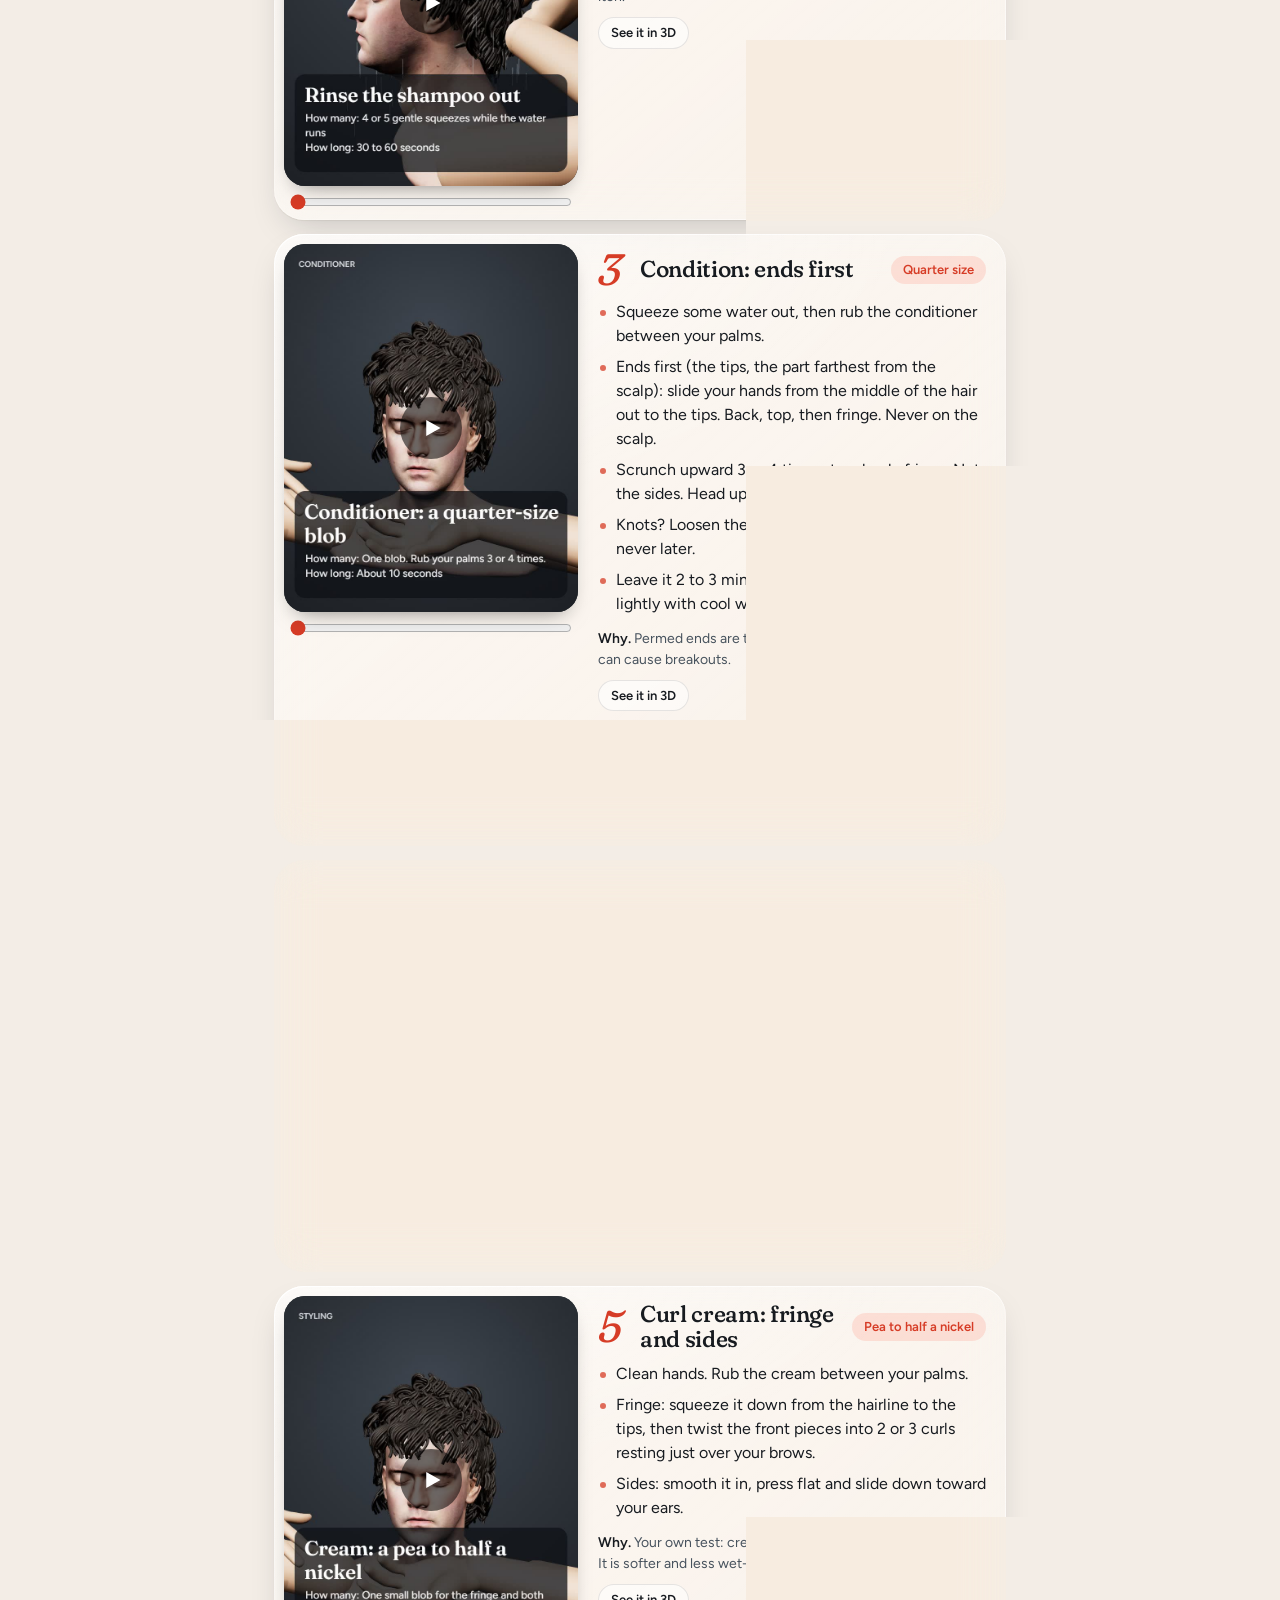
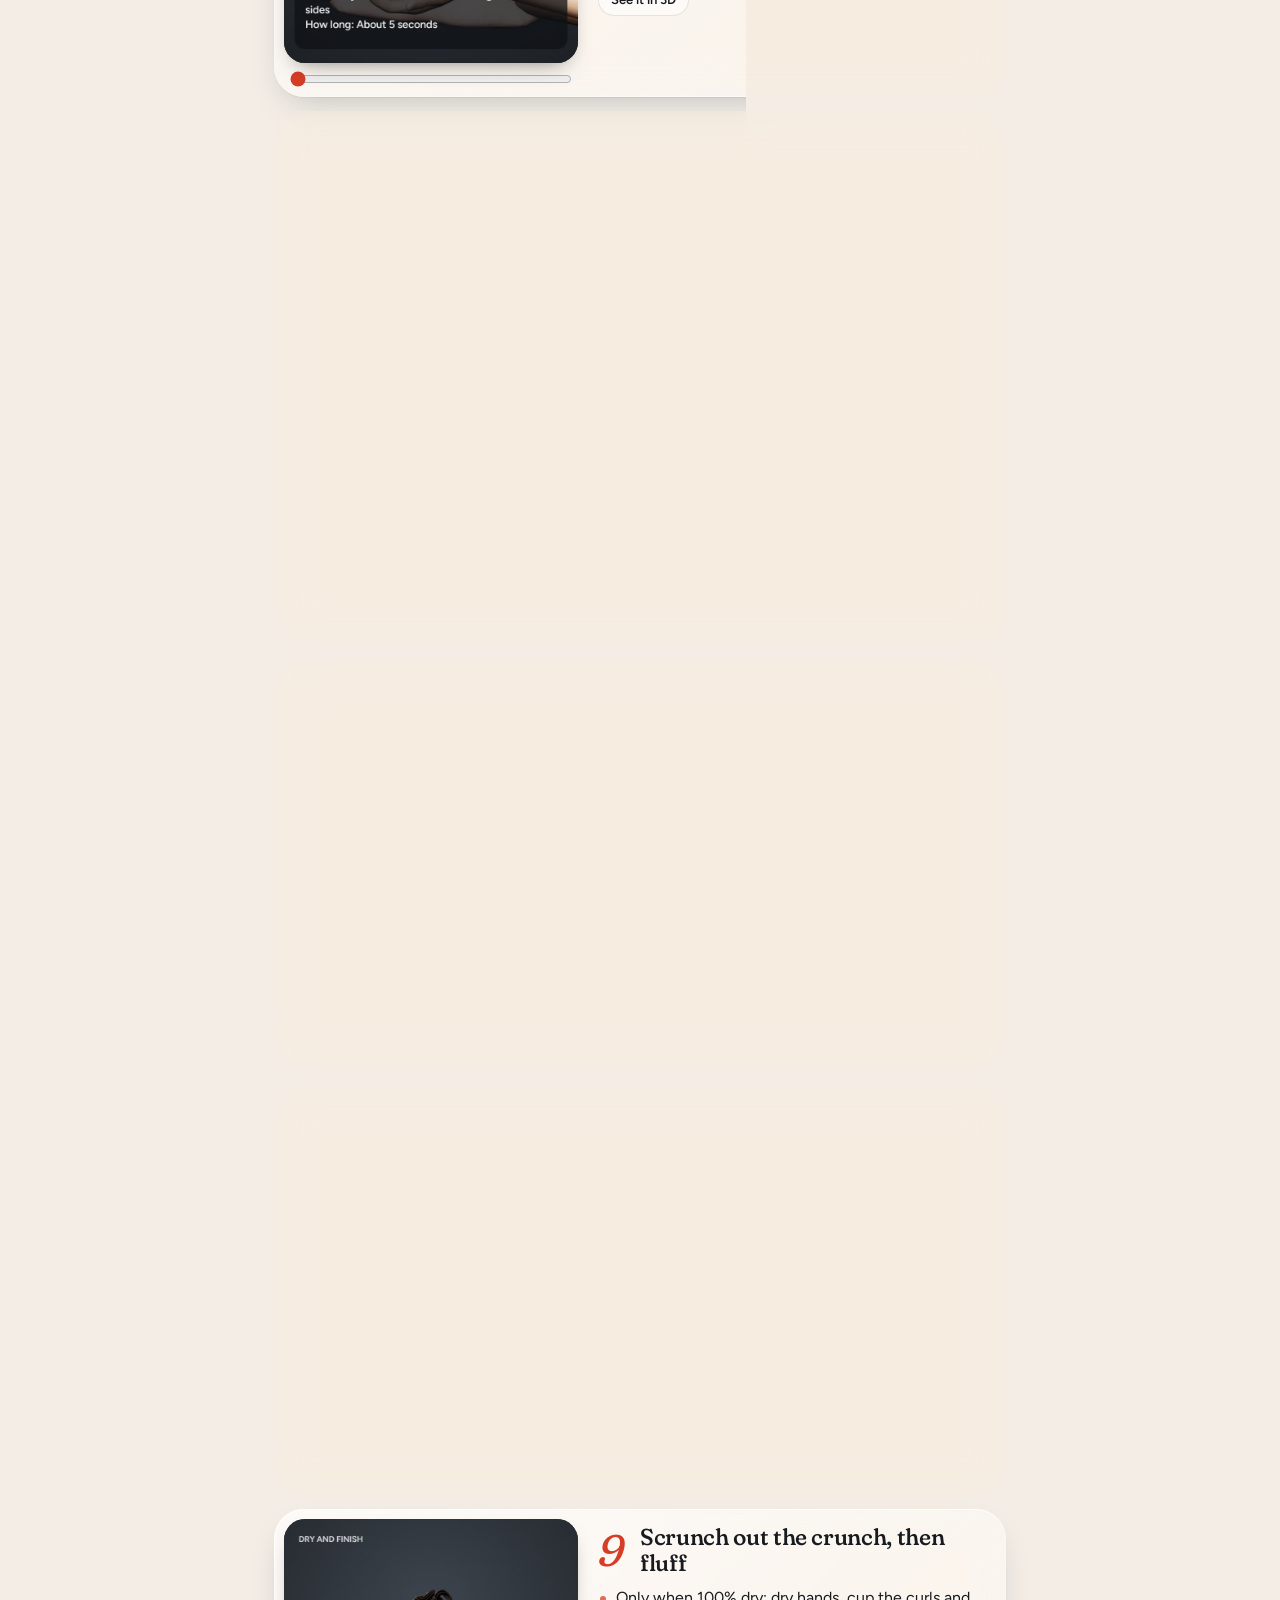
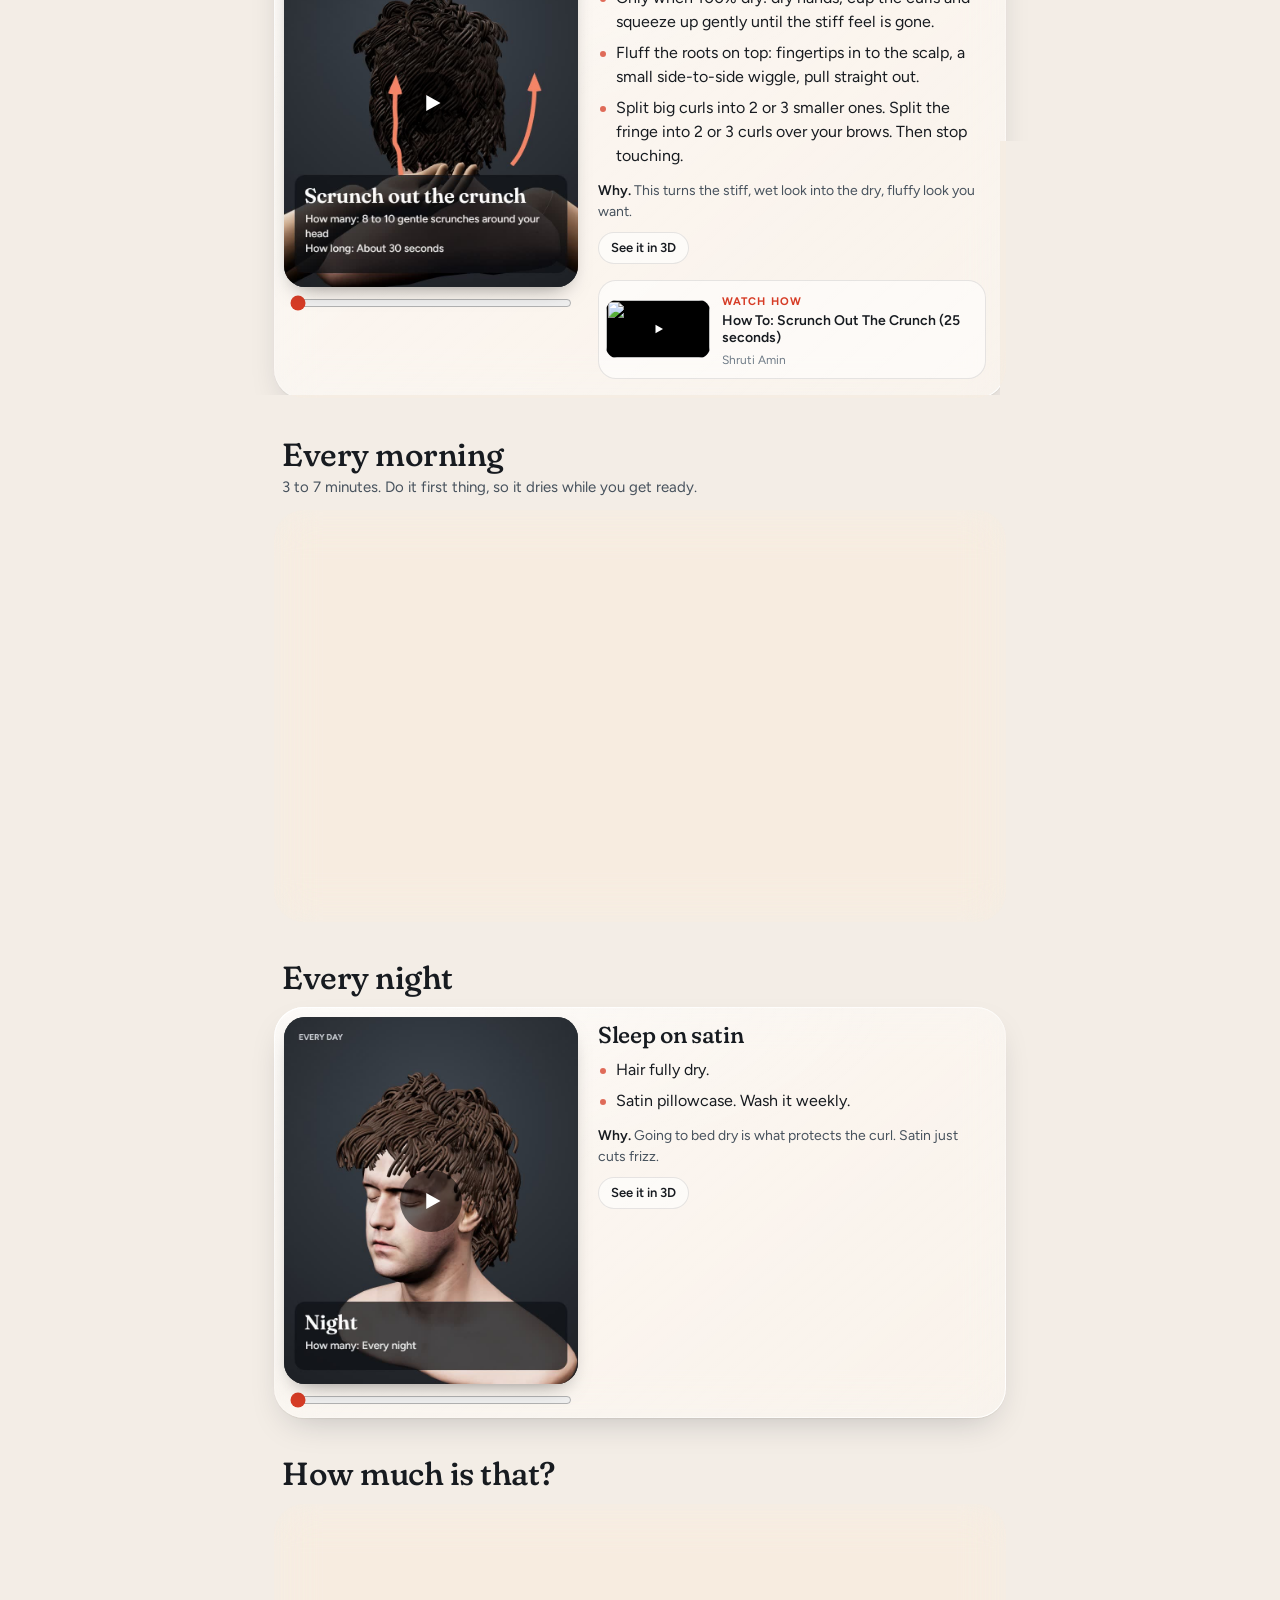
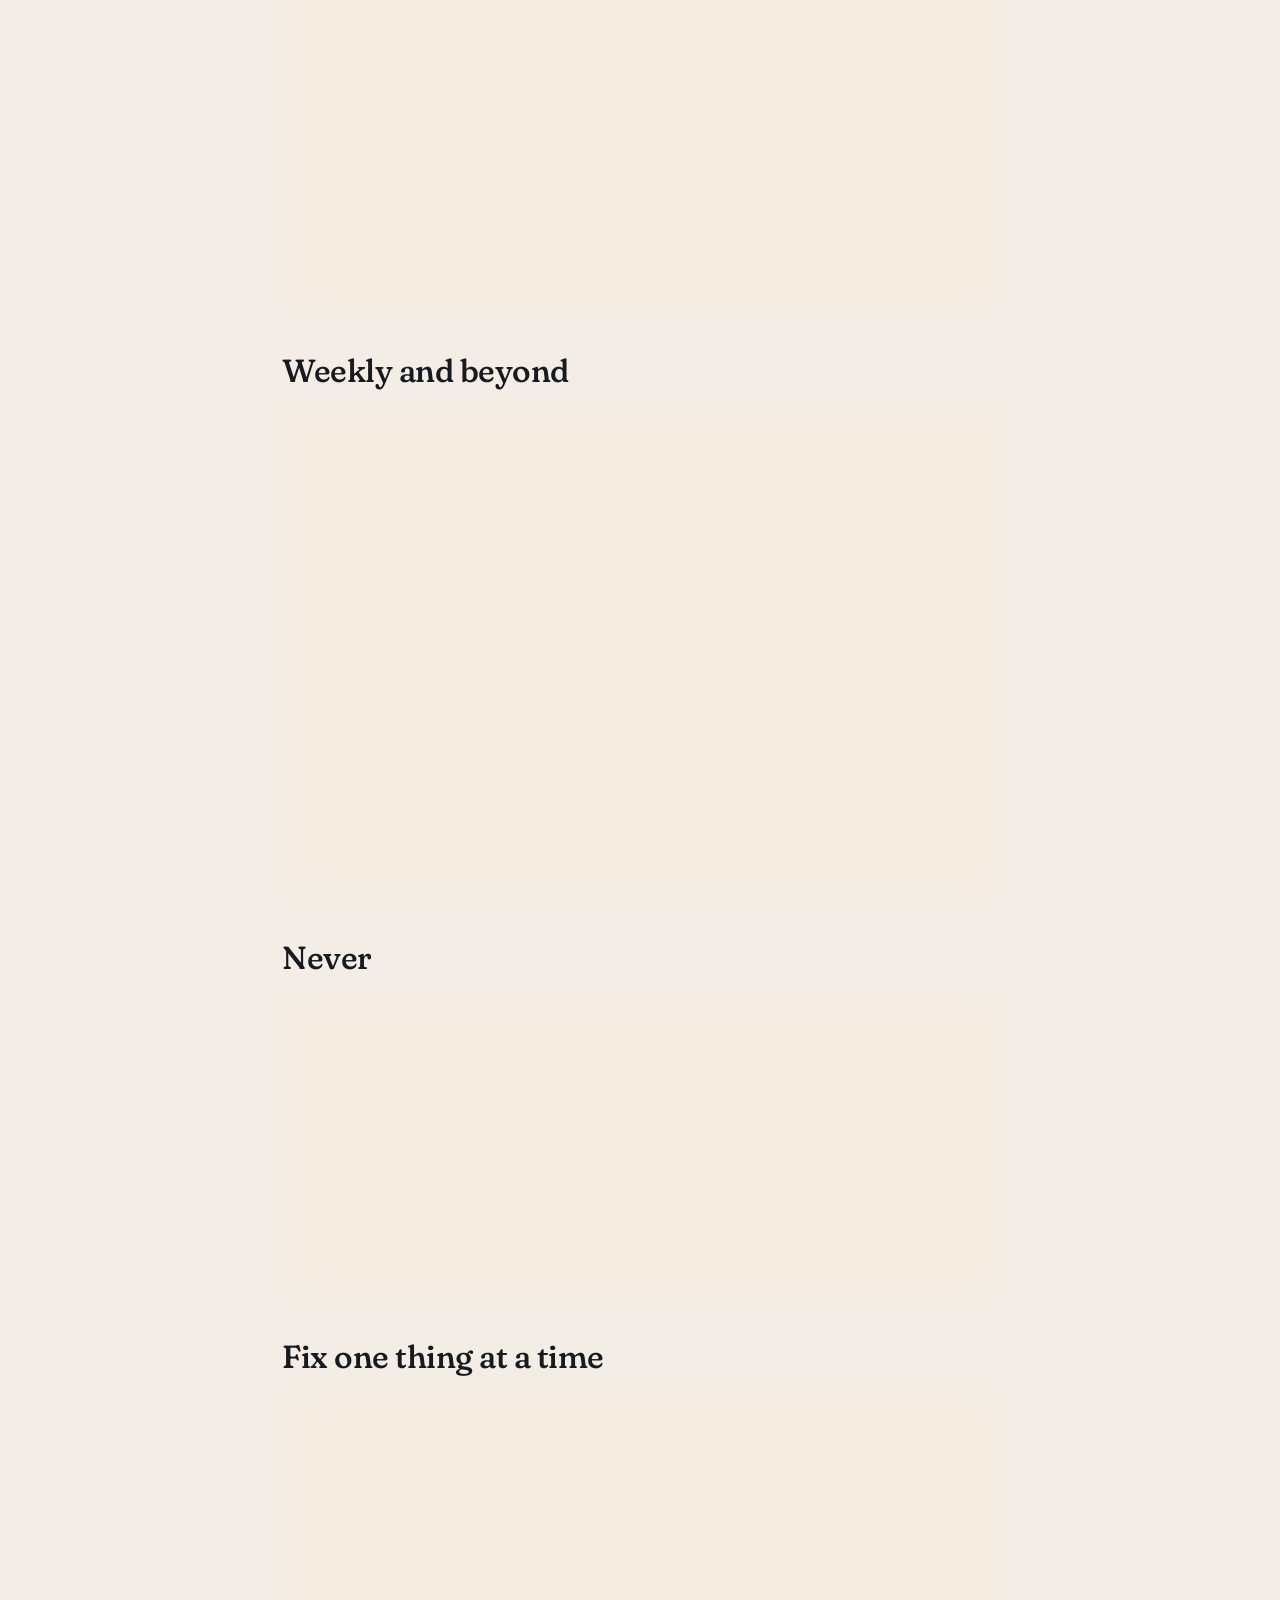
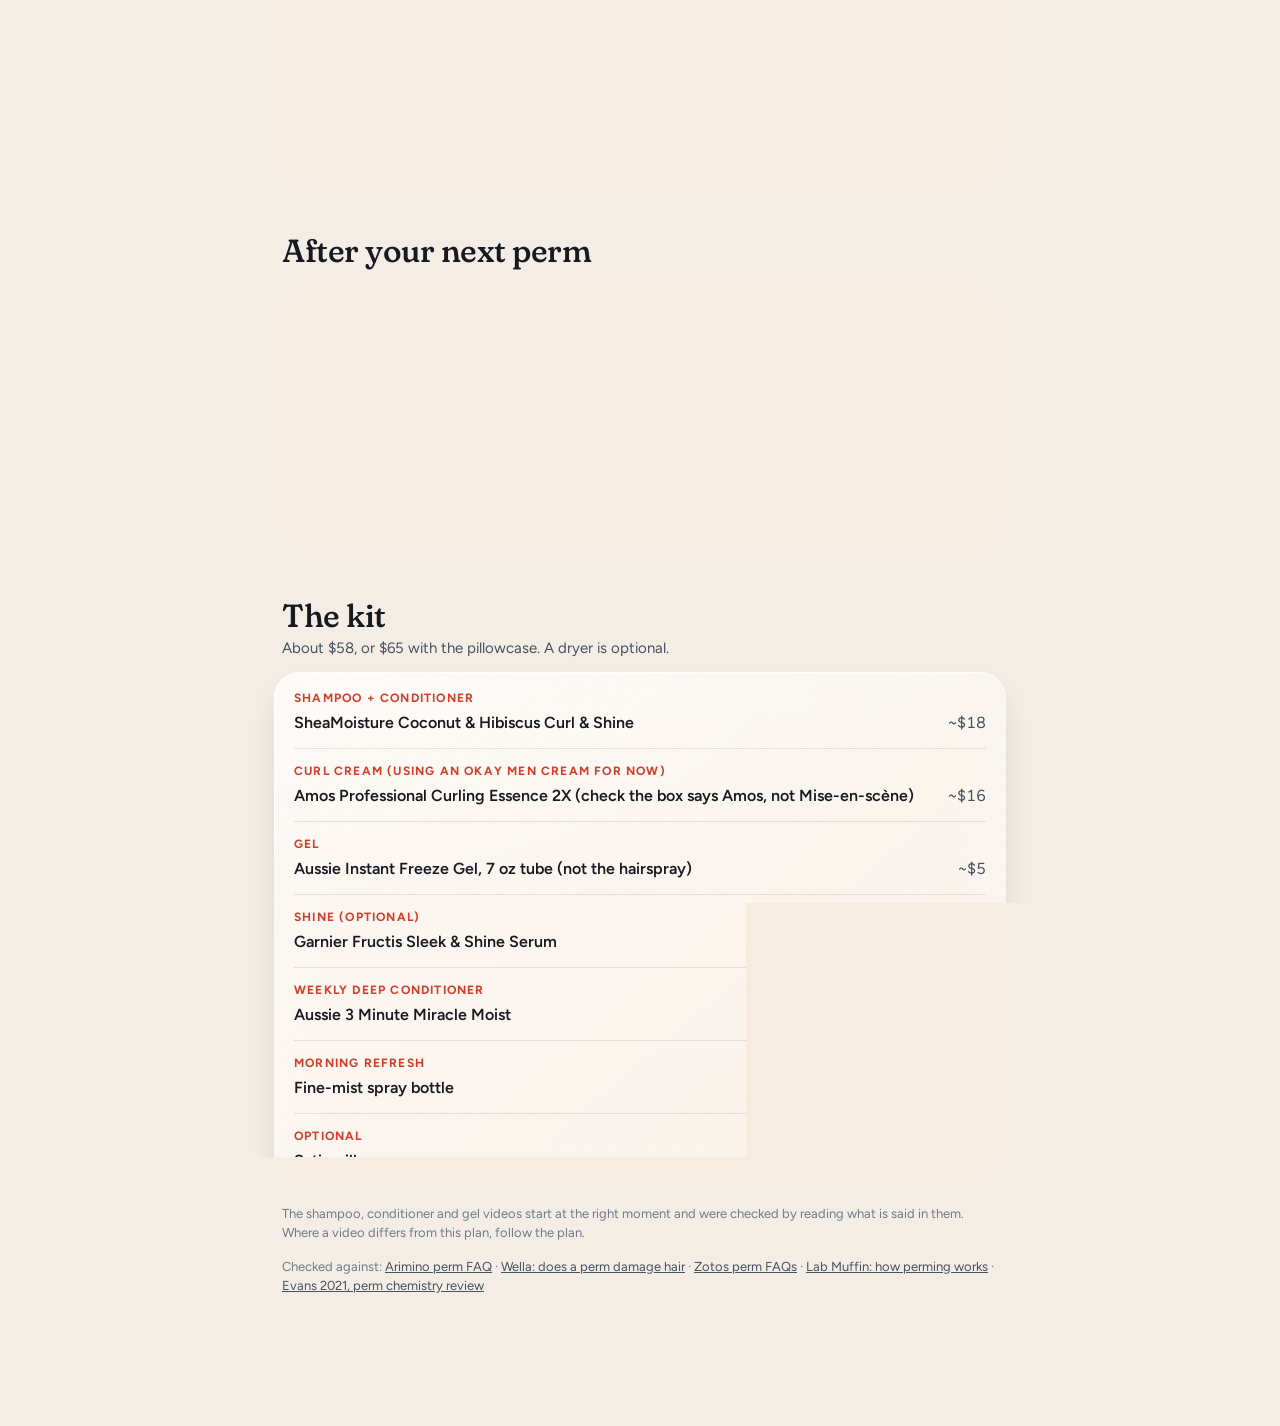
==== commit 3c0d85c7: "Replace Hair plan animations with step videos Each of the 12 Hair plan steps now shows a video recor" ====
--- a/tracker/index.html
+++ b/tracker/index.html
@@ -11,8 +11,6 @@
     try { saved = localStorage.getItem('theme'); } catch (e) {}
     var system = window.matchMedia && matchMedia('(prefers-color-scheme: dark)').matches ? 'dark' : 'light';
     document.documentElement.dataset.theme = saved === 'dark' || saved === 'light' ? saved : system;
-    // "on" = play the how-to animations even when the device asks for reduced motion
-    try { if (localStorage.getItem('motion') === 'on') document.documentElement.dataset.motion = 'on'; } catch (e) {}
   })();
 </script>
 <link rel="preconnect" href="https://fonts.googleapis.com">
@@ -82,20 +80,6 @@
 </nav>
 
 <script src="js/plan-data.js"></script>
-<script src="js/scenes.js"></script>
-<script src="js/scenes/shampoo.js"></script>
-<script src="js/scenes/rinse.js"></script>
-<script src="js/scenes/condition.js"></script>
-<script src="js/scenes/blot.js"></script>
-<script src="js/scenes/cream.js"></script>
-<script src="js/scenes/scrunch.js"></script>
-<script src="js/scenes/fringe.js"></script>
-<script src="js/scenes/sides.js"></script>
-<script src="js/scenes/dry.js"></script>
-<script src="js/scenes/cast.js"></script>
-<script src="js/scenes/refresh.js"></script>
-<script src="js/scenes/sleep.js"></script>
-<script src="js/scenes/amounts.js"></script>
 <script src="js/app.js"></script>
 </body>
 </html>
--- a/tracker/css/app.css
+++ b/tracker/css/app.css
@@ -2,7 +2,7 @@
    Simple: hair plan + tracker
    1 tokens   2 base      3 backdrop   4 glass
    5 chrome   6 plan      7 media      8 watch list
-   9 tracker  10 scenes   11 motion
+   9 tracker  10 motion
    ========================================================= */
 
 /* ---------- 1 tokens ---------- */
@@ -302,16 +302,23 @@
 .sources { margin-top: 14px; padding: 0 8px; font-size: 13px; color: var(--ink-3); }
 .sources a { color: var(--ink-2); }
 
-/* ---------- 7 media: animation stage and video link ---------- */
+/* ---------- 7 media: a step's video, and the YouTube link ---------- */
 .stage {
   position: relative; overflow: hidden;
-  aspect-ratio: 4 / 3;
+  aspect-ratio: 4 / 5;
   border-radius: 21px;
   background: #1d2529;
   box-shadow: inset 0 0 0 1px rgba(255, 255, 255, .08), 0 10px 22px -12px rgba(0, 0, 0, .55);
 }
-.stage > svg, .stage > img { display: block; width: 100%; height: 100%; object-fit: cover; }
-.stage-cap { margin: 9px 8px 0; font-size: 13px; font-weight: 500; color: var(--ink-2); }
+.stage > video { display: block; width: 100%; height: 100%; object-fit: cover; cursor: pointer; }
+.clip-play {
+  position: absolute; inset: 0; margin: auto; width: 62px; height: 62px; padding: 0;
+  border: 0; border-radius: 50%; cursor: pointer;
+  background: rgba(0, 0, 0, .55) url("data:image/svg+xml,%3Csvg xmlns='http://www.w3.org/2000/svg' viewBox='0 0 24 24'%3E%3Cpath d='M9 7l9 5-9 5z' fill='%23fff'/%3E%3C/svg%3E") center / 38px no-repeat;
+  transition: opacity .2s;
+}
+.stage.is-playing .clip-play { opacity: 0; }
+.clip-seek { display: block; width: calc(100% - 12px); margin: 8px 6px 0; accent-color: var(--accent); }
 
 .yt {
   display: flex; align-items: center; gap: 12px;
@@ -398,60 +405,16 @@
 .t-foot { display: flex; justify-content: flex-end; gap: 8px; margin-top: 18px; }
 .t-foot label { cursor: pointer; }
 
-/* ---------- 10 scenes (svg animations, see js/scenes.js) ---------- */
-.scene .a {
-  animation-duration: var(--dur, 2.4s);
-  animation-timing-function: var(--ease, ease-in-out);
-  animation-iteration-count: infinite;
-  animation-direction: var(--dir, alternate);
-  animation-delay: calc(var(--d, 0s) - var(--t, 0s));
-  animation-play-state: var(--play, paused);
-}
-.stage.is-playing { --play: running; }
-/* pivot on the element's own centre instead of the local origin */
-.scene .c { transform-box: fill-box; transform-origin: center; }
-
-.scene .mv { animation-name: sk-move; }
-.scene .orbit { animation-name: sk-orbit; --dir: normal; --ease: linear; }
-.scene .scrunch { animation-name: sk-scrunch; --dir: normal; }
-.scene .squeeze { animation-name: sk-squeeze; --dir: normal; }
-.scene .flow { animation-name: sk-flow; --dir: normal; --ease: linear; --dur: .9s; }
-.scene .fade { animation-name: sk-fade; }
-.scene .zone { animation-name: sk-glow; --dur: 1.3s; opacity: .95; mix-blend-mode: hard-light; }
-
-@keyframes sk-move { from { transform: var(--from, none); } to { transform: var(--to, none); } }
-@keyframes sk-orbit {
-  0%, 100% { transform: translate(var(--r, 5px), 0); }
-  25% { transform: translate(0, var(--r, 5px)); }
-  50% { transform: translate(calc(var(--r, 5px) * -1), 0); }
-  75% { transform: translate(0, calc(var(--r, 5px) * -1)); }
-}
-@keyframes sk-scrunch {
-  0%, 100% { transform: translate(0, 0); }
-  40% { transform: var(--up, translate(0, -30px)); }
-  55% { transform: var(--up, translate(0, -30px)) scale(.9, .82); }
-  72% { transform: var(--up, translate(0, -30px)); }
-}
-@keyframes sk-squeeze { 0%, 100% { transform: scale(1); } 50% { transform: scale(var(--sx, .92), var(--sy, .86)); } }
-@keyframes sk-flow { to { stroke-dashoffset: -48; } }
-@keyframes sk-fade { from { opacity: var(--o1, 0); } to { opacity: var(--o2, 1); } }
-@keyframes sk-glow { from { opacity: .5; } to { opacity: .95; } }
-
-.scene .arrow { fill: none; stroke: #fff; stroke-opacity: .92; stroke-width: 3; stroke-linecap: round; stroke-linejoin: round; }
-.scene .no circle { fill: rgba(20, 24, 28, .55); stroke: #ff5745; stroke-width: 3.5; }
-.scene .no path { fill: none; stroke: #ff5745; stroke-width: 3.5; stroke-linecap: round; }
-.scene .water { fill: none; stroke: #a9dcee; stroke-opacity: .75; stroke-width: 3; stroke-linecap: round; stroke-dasharray: 12 12; }
-.scene .air { fill: none; stroke: #fff; stroke-opacity: .55; stroke-width: 2.5; stroke-linecap: round; stroke-dasharray: 7 9; }
-.scene text { font: 600 13px var(--font-body); fill: #fff; }
-
-/* ---------- 11 motion ---------- */
+/* ---------- 10 motion ---------- */
 .reveal { animation: rise .7s cubic-bezier(.2, .7, .2, 1) both; animation-delay: calc(var(--n, 0) * 55ms); }
 @keyframes rise { from { opacity: 0; transform: translateY(16px); } }
 
 @media (prefers-reduced-motion: reduce) {
   html { scroll-behavior: auto; }
   *, *::before, *::after { transition: none !important; }
-  /* the user can switch the how-to animations back on (html[data-motion="on"]) */
-  html:not([data-motion="on"]) *, html:not([data-motion="on"]) *::before, html:not([data-motion="on"]) *::after { animation: none !important; }
-  html[data-motion="on"] .backdrop i { animation: none; }
-}
+  *, *::before, *::after { animation: none !important; }
+}
+
+/* the link from a Hair plan step to its 3D step (sim.html) */
+.sim-link { display: inline-block; margin: 10px 0 2px; text-decoration: none; }
+a.btn { display: inline-block; color: inherit; text-decoration: none; }
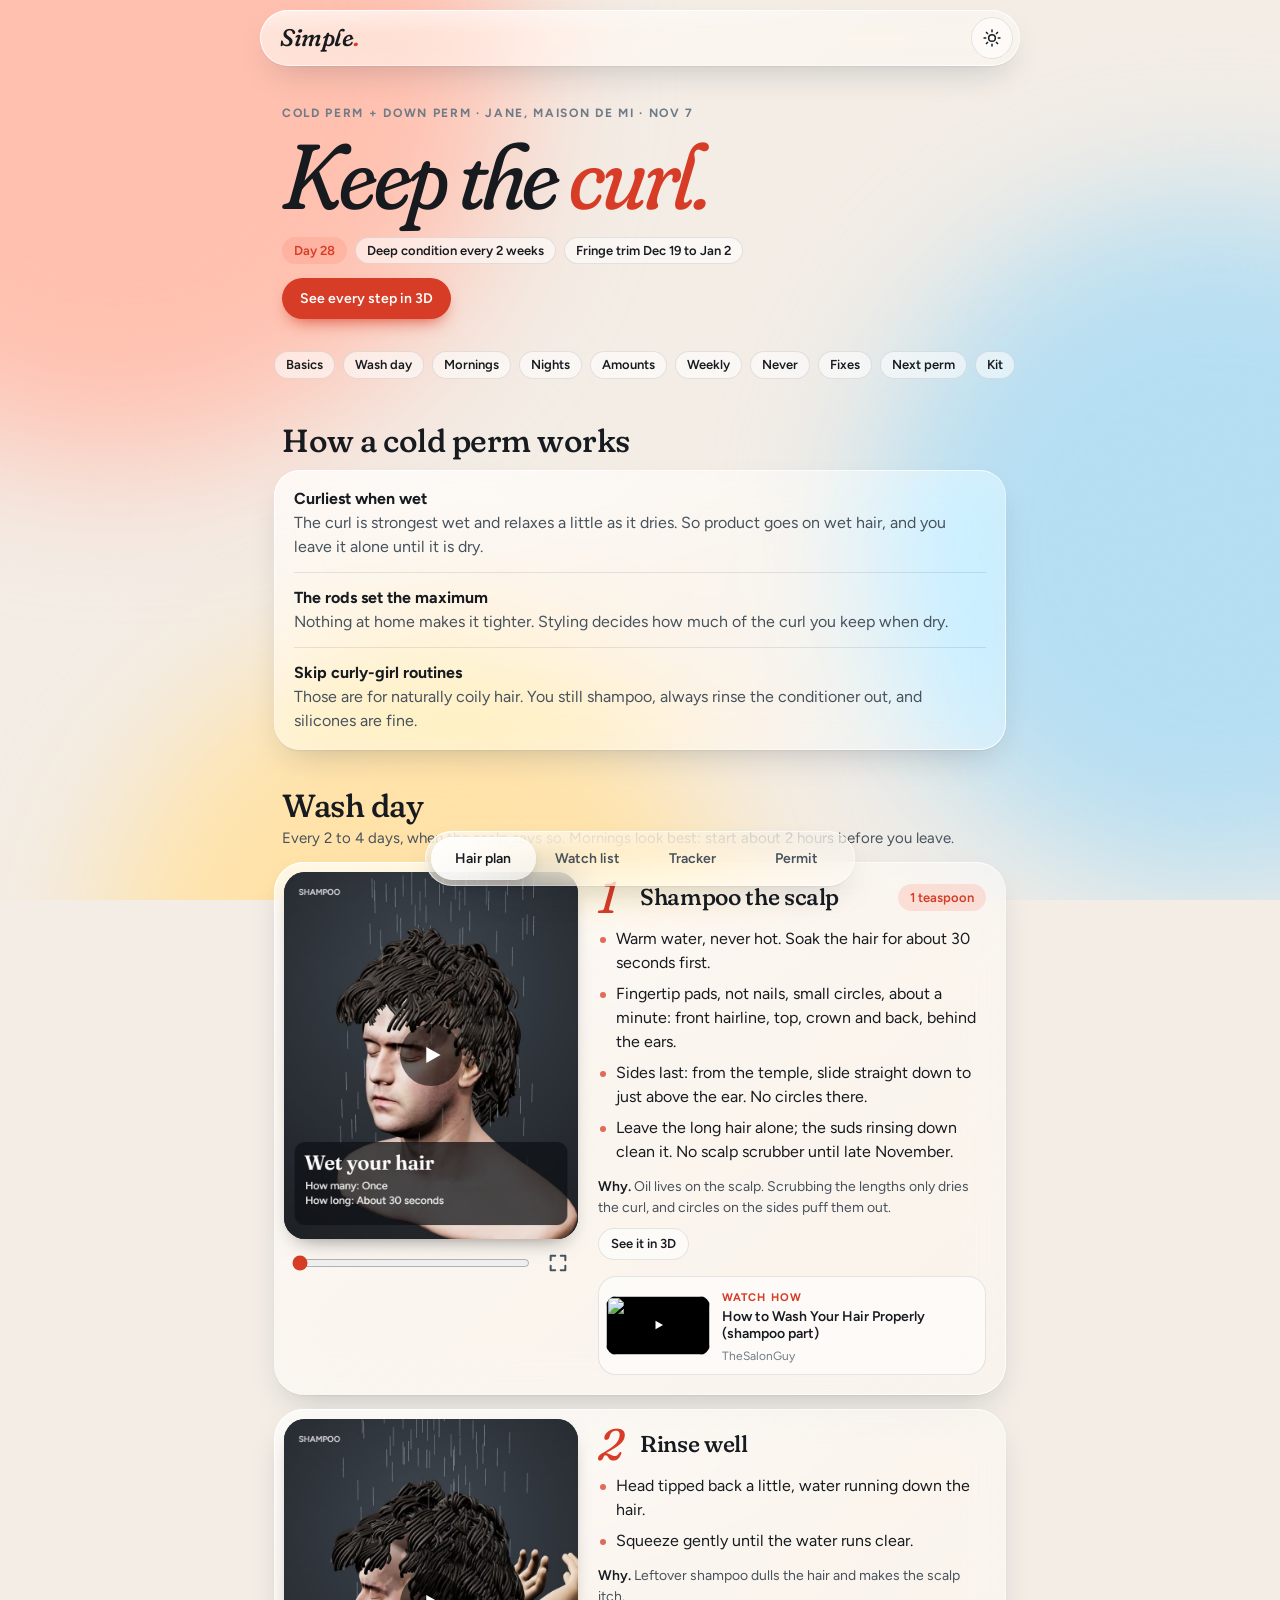
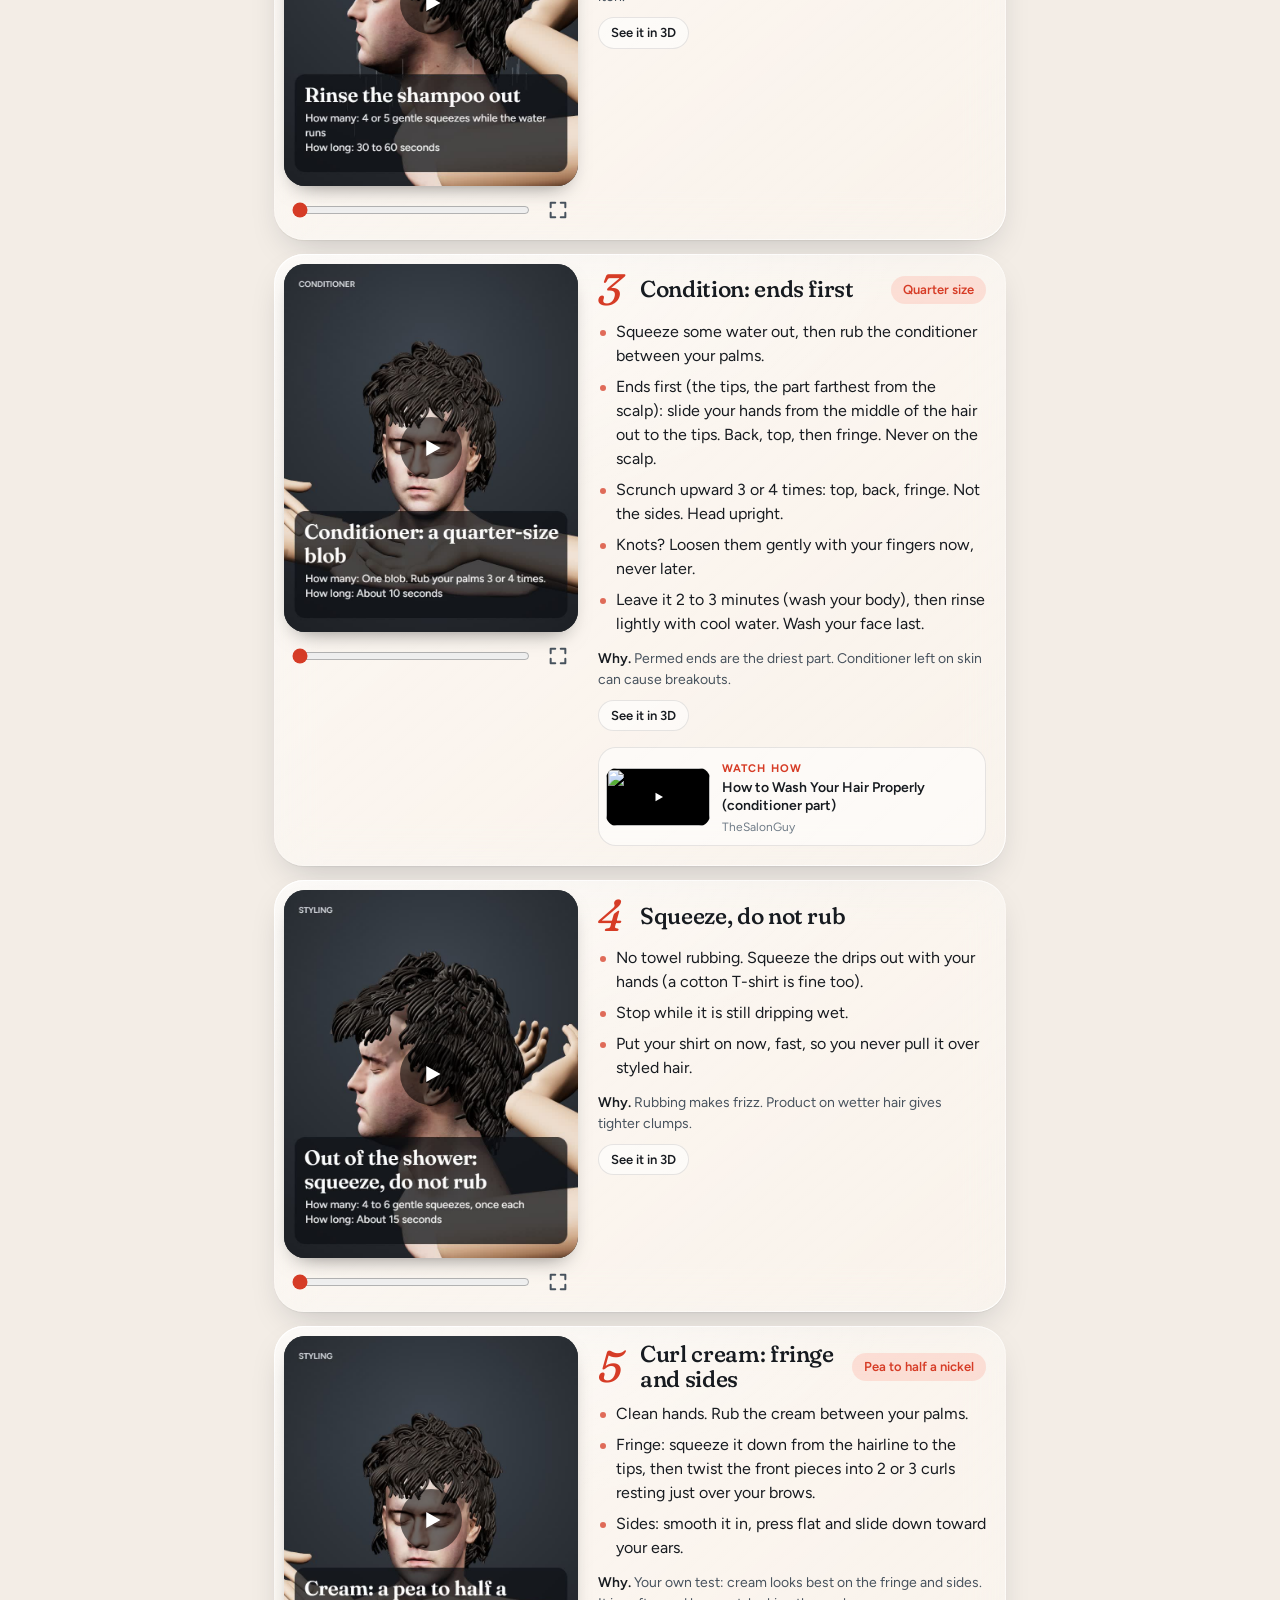
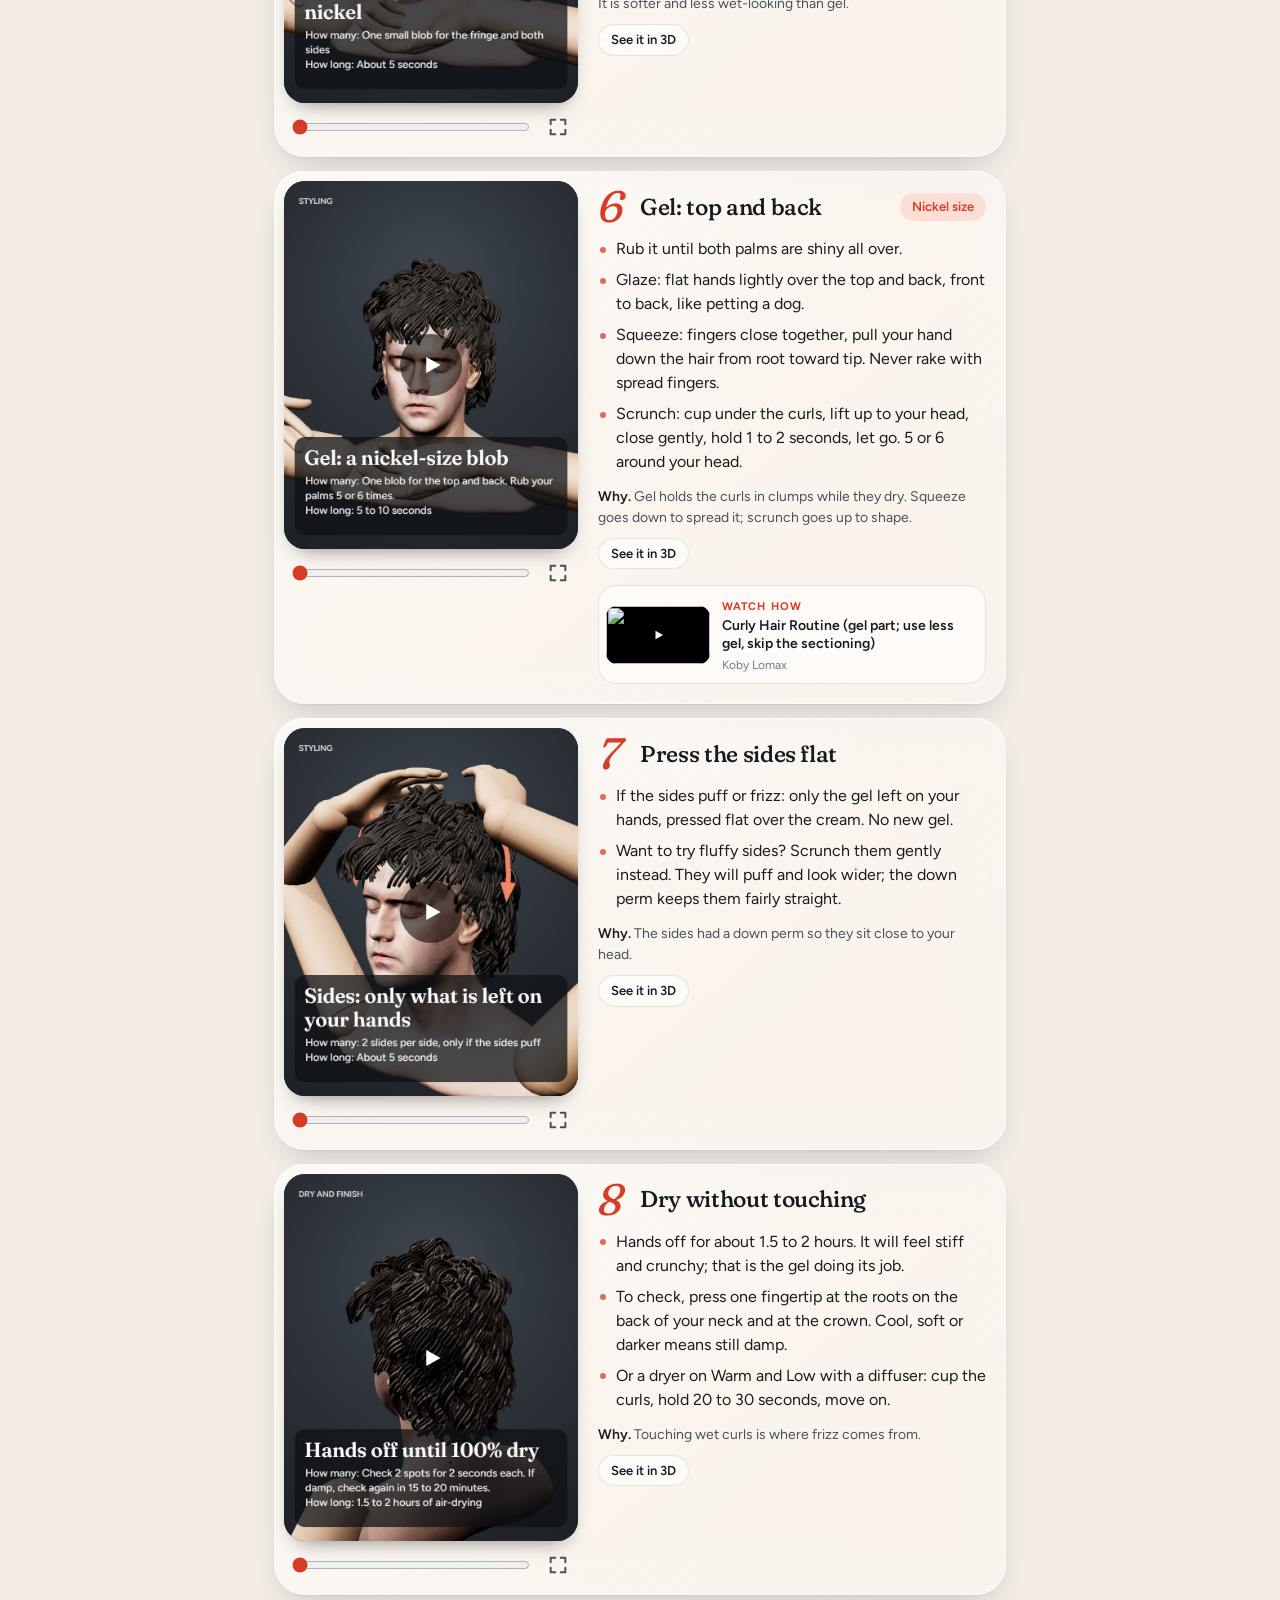
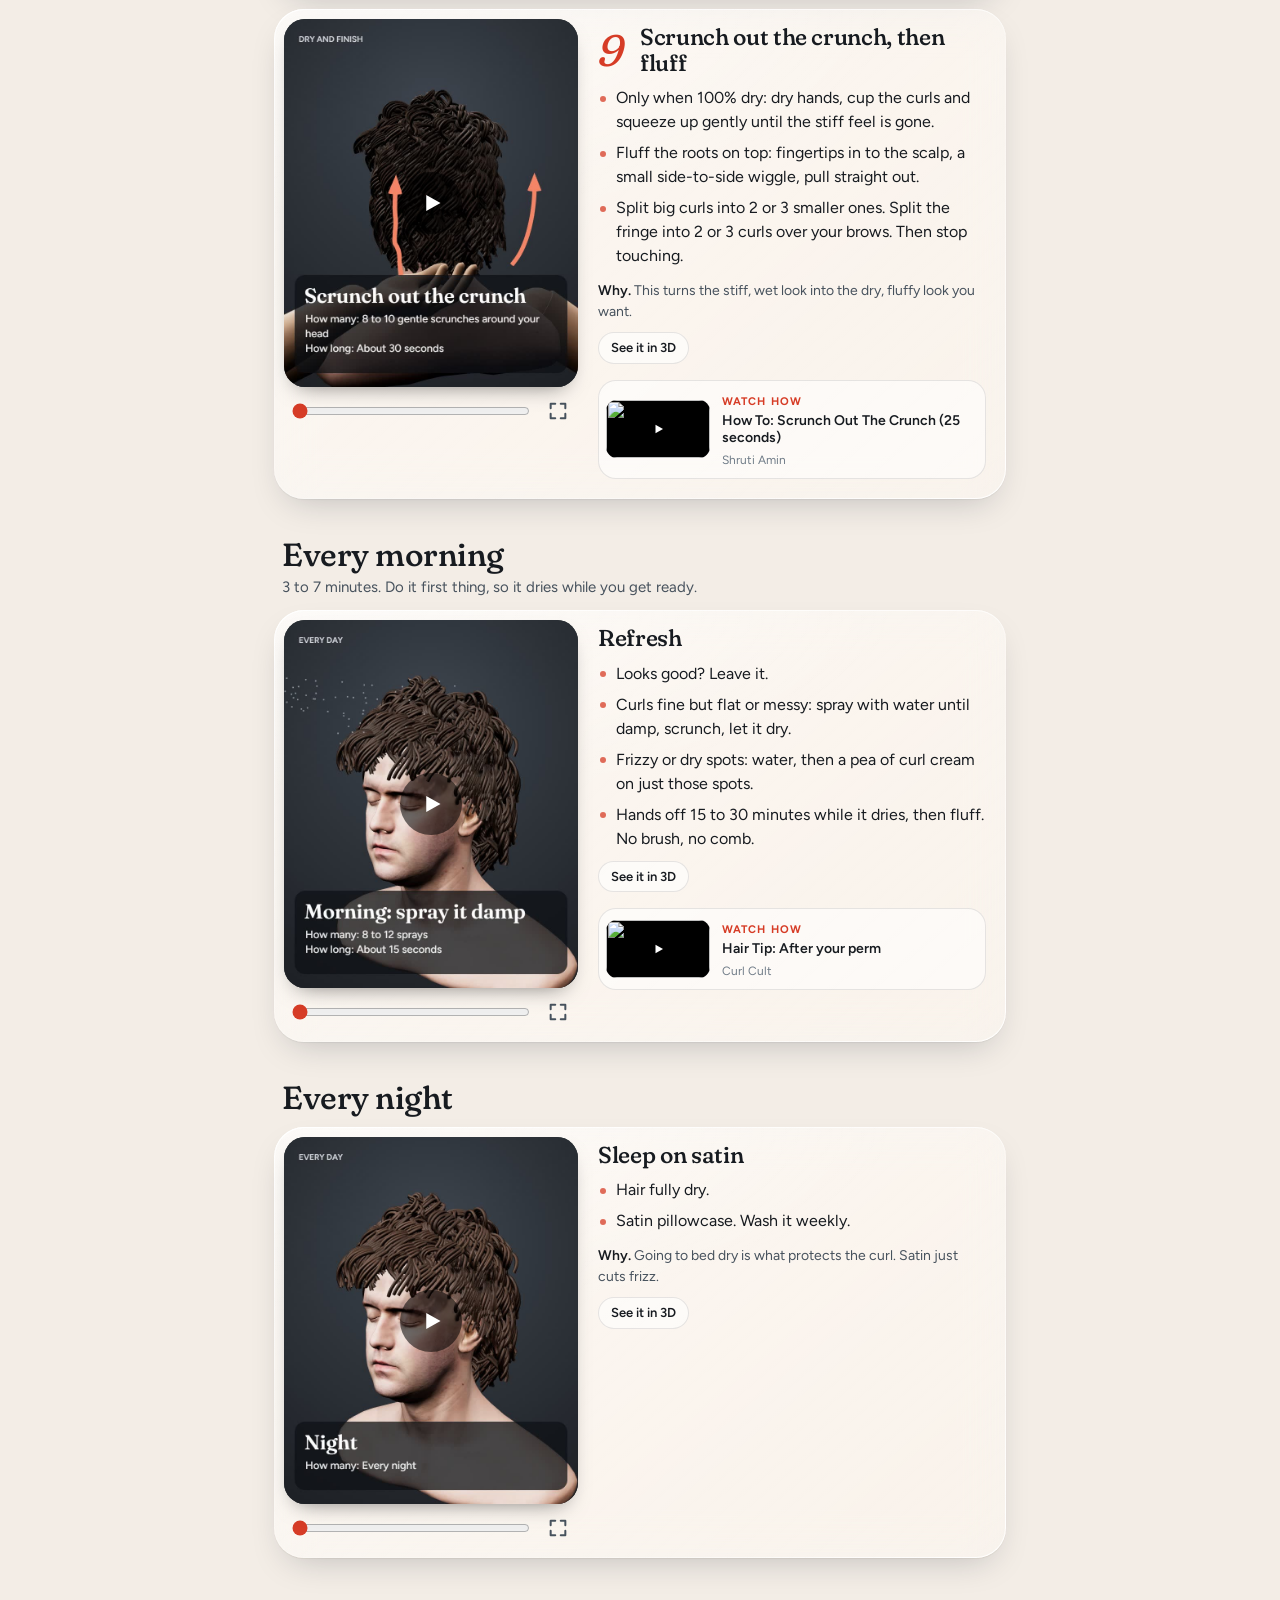
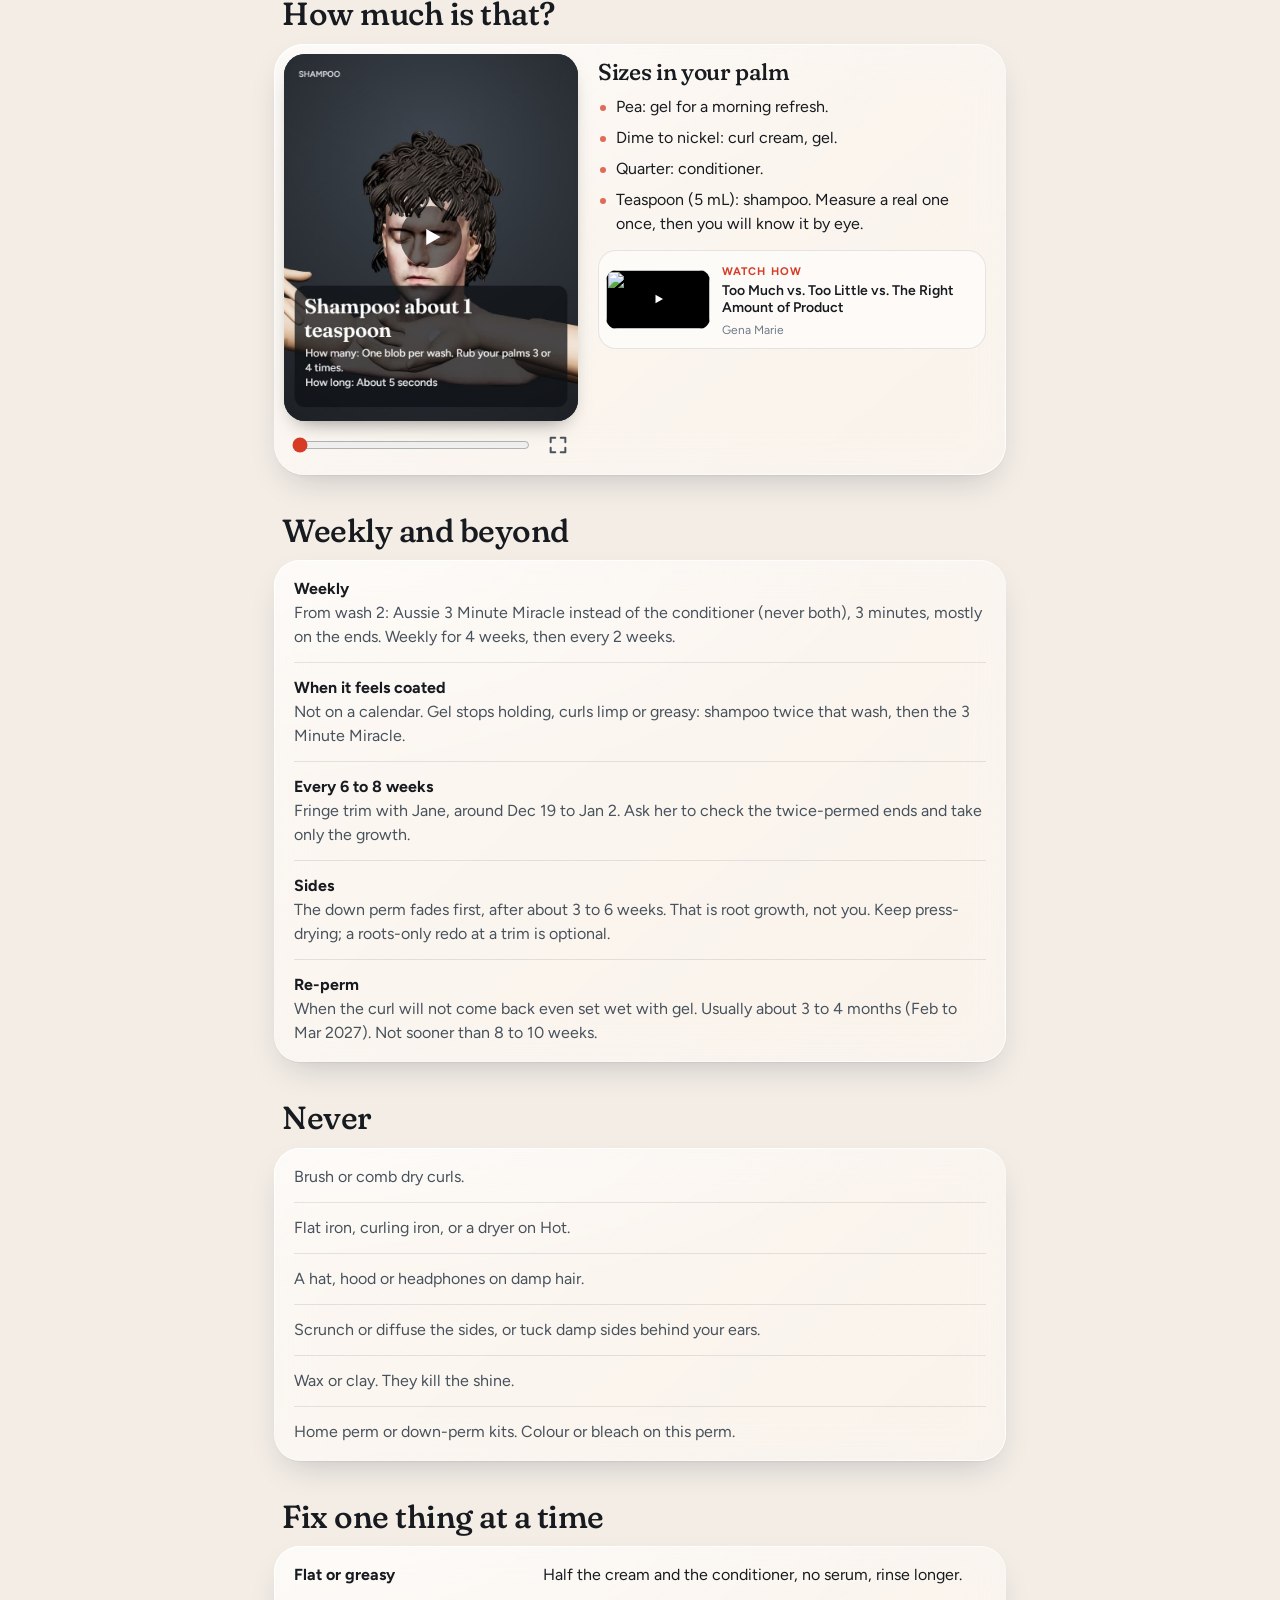
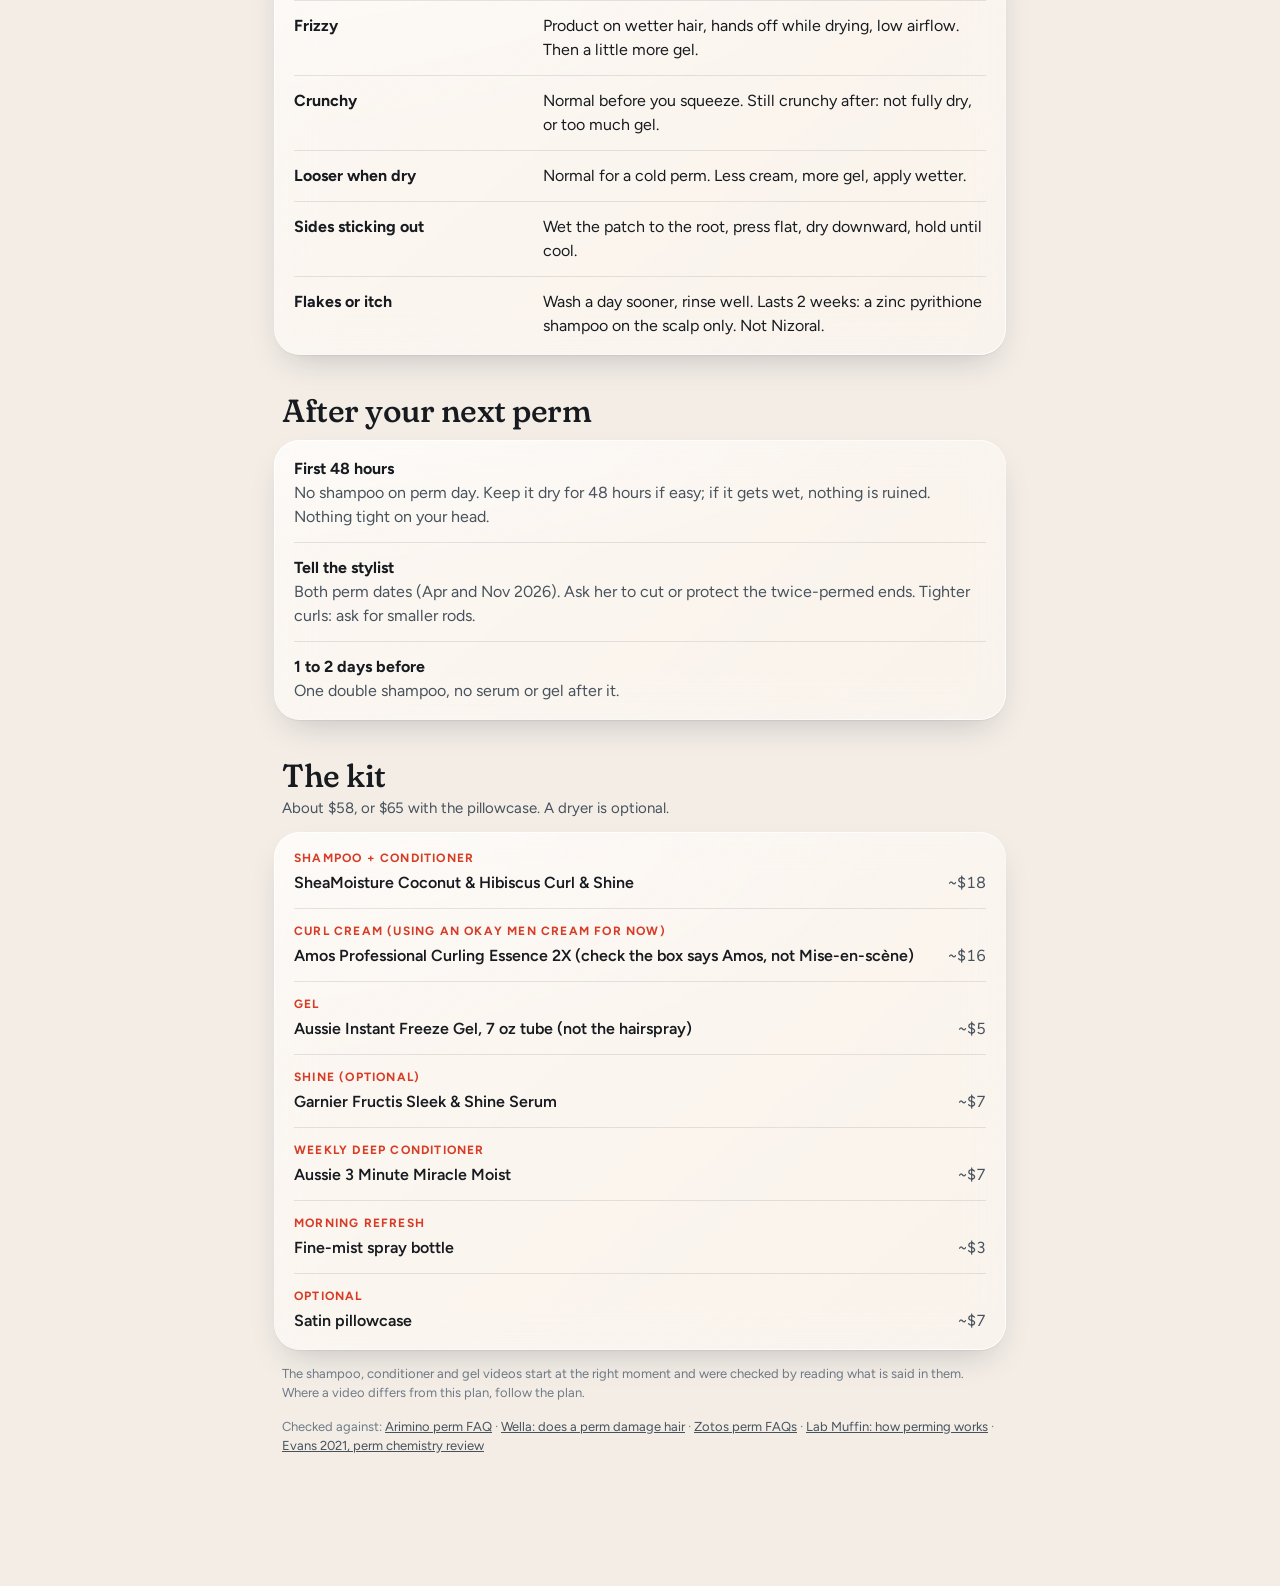
==== commit 4c453b28: "Add "1 week study for permit" for the Pennsylvania test A fourth tab with a 6-day plan counted back " ====
--- a/tracker/index.html
+++ b/tracker/index.html
@@ -3,7 +3,7 @@
 <head>
 <meta charset="utf-8">
 <meta name="viewport" content="width=device-width, initial-scale=1, viewport-fit=cover">
-<title>Simple: hair plan and tracker</title>
+<title>Simple: hair plan, tracker and permit study</title>
 <script>
   // Pick the theme before first paint: saved choice, else the system setting.
   (function () {
@@ -70,6 +70,9 @@
       <label class="btn small">Import JSON <input id="import" type="file" accept="application/json" hidden></label>
     </div>
   </section>
+
+  <!-- 1 week study for permit: rendered from js/permit-data.js and js/permit-questions.js -->
+  <section class="view" id="view-permit" aria-label="1 week study for permit" hidden></section>
 </main>
 
 <nav class="tabs glass" aria-label="Views">
@@ -77,9 +80,12 @@
   <button type="button" data-view="plan">Hair plan</button>
   <button type="button" data-view="watch">Watch list</button>
   <button type="button" data-view="tracker">Tracker</button>
+  <button type="button" data-view="permit" aria-label="1 week study for permit">Permit</button>
 </nav>
 
 <script src="js/plan-data.js"></script>
+<script src="js/permit-data.js"></script>
+<script src="js/permit-questions.js"></script>
 <script src="js/app.js"></script>
 </body>
 </html>
--- a/tracker/css/app.css
+++ b/tracker/css/app.css
@@ -2,7 +2,7 @@
    Simple: hair plan + tracker
    1 tokens   2 base      3 backdrop   4 glass
    5 chrome   6 plan      7 media      8 watch list
-   9 tracker  10 motion
+   9 tracker  10 permit   11 motion
    ========================================================= */
 
 /* ---------- 1 tokens ---------- */
@@ -17,6 +17,8 @@
   --accent: #d63c26;
   --accent-soft: rgba(255, 106, 85, .17);
   --on-accent: #fff;
+  --ok: #1c7c45;
+  --ok-soft: rgba(46, 160, 90, .16);
 
   --glass: rgba(255, 255, 255, .6);
   --glass-2: rgba(255, 255, 255, .36);
@@ -44,6 +46,8 @@
   --accent: #ff8a76;
   --accent-soft: rgba(255, 106, 85, .2);
   --on-accent: #1a0e0b;
+  --ok: #6fdc98;
+  --ok-soft: rgba(80, 200, 130, .16);
 
   --glass: rgba(255, 255, 255, .085);
   --glass-2: rgba(255, 255, 255, .04);
@@ -188,21 +192,21 @@
   position: fixed; left: 50%; z-index: 30;
   bottom: max(14px, env(safe-area-inset-bottom));
   transform: translateX(-50%);
-  width: min(380px, calc(100% - 28px));
-  display: grid; grid-template-columns: repeat(3, 1fr);
+  width: min(430px, calc(100% - 28px));
+  display: grid; grid-template-columns: repeat(4, 1fr);
   padding: 6px;
   --r: 999px;
 }
 .tabs button {
   border: 0; background: none;
-  padding: 11px 6px; border-radius: 999px;
-  font-size: 14px; font-weight: 600; color: var(--ink-2);
+  padding: 11px 4px; border-radius: 999px;
+  font-size: 14px; font-weight: 600; color: var(--ink-2); white-space: nowrap;
   transition: color .25s;
 }
 .tabs button[aria-current="page"] { color: var(--ink); }
 .tabs .lens {
   position: absolute; z-index: 1; top: 6px; bottom: 6px; left: 6px;
-  width: calc((100% - 12px) / 3);
+  width: calc((100% - 12px) / 4);
   border-radius: 999px;
   background: linear-gradient(140deg, var(--lens-a), var(--lens-b));
   box-shadow: inset 0 1px 0 var(--rim-a), inset 0 -1px 0 var(--rim-b), 0 6px 16px -6px rgba(0, 0, 0, .28);
@@ -318,7 +322,17 @@
   transition: opacity .2s;
 }
 .stage.is-playing .clip-play { opacity: 0; }
-.clip-seek { display: block; width: calc(100% - 12px); margin: 8px 6px 0; accent-color: var(--accent); }
+.clip-bar { display: flex; align-items: center; gap: 6px; margin: 4px 0 0 6px; }
+.clip-seek { flex: 1; min-width: 0; accent-color: var(--accent); }
+.clip-full { flex: none; width: 40px; height: 40px; padding: 0; border: 0; border-radius: 12px; background: none; color: var(--ink-2); cursor: pointer; }
+.clip-full::before {   /* the icon is a mask, so it takes the text colour in both themes */
+  content: ""; display: block; width: 22px; height: 22px; margin: auto; background: currentColor;
+  -webkit-mask: url("data:image/svg+xml,%3Csvg xmlns='http://www.w3.org/2000/svg' viewBox='0 0 24 24' fill='none' stroke='%23000' stroke-width='2.2' stroke-linecap='round' stroke-linejoin='round'%3E%3Cpath d='M4 9V4h5M15 4h5v5M20 15v5h-5M9 20H4v-5'/%3E%3C/svg%3E") center / contain no-repeat; mask: url("data:image/svg+xml,%3Csvg xmlns='http://www.w3.org/2000/svg' viewBox='0 0 24 24' fill='none' stroke='%23000' stroke-width='2.2' stroke-linecap='round' stroke-linejoin='round'%3E%3Cpath d='M4 9V4h5M15 4h5v5M20 15v5h-5M9 20H4v-5'/%3E%3C/svg%3E") center / contain no-repeat;
+}
+.step-media:fullscreen { display: flex; flex-direction: column; padding: 0 8px 8px; background: #000; }
+.step-media:fullscreen .stage { flex: 1; min-height: 0; aspect-ratio: auto; border-radius: 0; box-shadow: none; background: #000; }
+.step-media:fullscreen video { object-fit: contain; }
+.step-media:fullscreen .clip-full { color: #fff; }
 
 .yt {
   display: flex; align-items: center; gap: 12px;
@@ -352,7 +366,7 @@
   cursor: pointer;
   --r: 22px;
 }
-.watch-row input {
+.watch-row input, .task input {
   appearance: none; -webkit-appearance: none;
   width: 26px; height: 26px; margin: 1px 0 0;
   border-radius: 50%; border: 2px solid var(--ink-3);
@@ -360,8 +374,8 @@
   cursor: pointer;
   transition: background .2s, border-color .2s, transform .25s cubic-bezier(.3, 1.4, .5, 1);
 }
-.watch-row input:checked { background: var(--accent); border-color: var(--accent); transform: scale(1.06); }
-.watch-row input:checked::after {
+.watch-row input:checked, .task input:checked { background: var(--accent); border-color: var(--accent); transform: scale(1.06); }
+.watch-row input:checked::after, .task input:checked::after {
   content: ""; width: 6px; height: 11px; margin-top: -2px;
   border: solid var(--on-accent); border-width: 0 2.5px 2.5px 0;
   transform: rotate(45deg);
@@ -405,7 +419,170 @@
 .t-foot { display: flex; justify-content: flex-end; gap: 8px; margin-top: 18px; }
 .t-foot label { cursor: pointer; }
 
-/* ---------- 10 motion ---------- */
+/* ---------- 10 permit: the study plan ---------- */
+#view-permit .hero h1 { font-size: clamp(42px, 10.5vw, 78px); }
+#view-permit .section, .day, .quiz { scroll-margin-top: 72px; }
+.sub { font-size: 21px; padding: 20px 8px 10px; }
+.card > .how { padding: 16px 0; }
+.chip.ok { background: var(--ok-soft); color: var(--ok); box-shadow: none; }
+.section > header .btn { margin-top: 12px; }
+
+/* today's card: a ring with the days left, and what to do next */
+.now { display: grid; grid-template-columns: auto 1fr; align-items: center; gap: 20px; padding: 20px; --r: 30px; }
+.now-body { min-width: 0; }
+.now h3 { font-size: 23px; margin: 4px 0 6px; }
+.now-next { color: var(--ink-2); font-size: 15px; display: -webkit-box; -webkit-line-clamp: 2; -webkit-box-orient: vertical; overflow: hidden; }
+.now .stats { margin: 12px 0 14px; }
+@media (max-width: 520px) { .now { grid-template-columns: 1fr; } }
+
+.ring { position: relative; width: 124px; aspect-ratio: 1; display: grid; place-content: center; text-align: center; }
+.ring svg { position: absolute; inset: 0; transform: rotate(-90deg); }
+.ring circle { fill: none; stroke-width: 9; }
+.ring-track { stroke: var(--line); }
+.ring-fill {
+  stroke: var(--accent); stroke-linecap: round; stroke-dasharray: 100px;
+  stroke-dashoffset: calc(100px - var(--p, 0) * 100px);
+  transition: stroke-dashoffset .9s cubic-bezier(.2, .7, .2, 1);
+  animation: ring-in 1s cubic-bezier(.2, .7, .2, 1) backwards;
+}
+.ring.ok .ring-fill { stroke: var(--ok); }
+.ring b { font: italic 400 46px/1 var(--font-display); font-variation-settings: "SOFT" 100; }
+.ring span { font-size: 12px; font-weight: 600; color: var(--ink-3); }
+@keyframes ring-in { from { stroke-dashoffset: 100px; } }
+
+/* a day opens and closes; today's is open */
+.day { margin-bottom: 14px; --r: 30px; }
+.day.is-today { outline: 2px solid var(--accent); outline-offset: -2px; }
+.day-head { display: flex; align-items: center; gap: 14px; padding: 18px 20px; cursor: pointer; list-style: none; }
+.day-head::-webkit-details-marker { display: none; }
+.day-head::after {
+  content: ""; flex: none; width: 9px; height: 9px; margin: -4px 4px 0 0;
+  border-right: 2px solid var(--ink-3); border-bottom: 2px solid var(--ink-3);
+  transform: rotate(45deg); transition: transform .3s;
+}
+.day[open] > .day-head { padding-bottom: 6px; }
+.day[open] > .day-head::after { transform: rotate(225deg); margin-top: 4px; }
+.day-head .num { font: italic 400 44px/.9 var(--font-display); font-variation-settings: "SOFT" 100; color: var(--accent); min-width: 30px; }
+.day-head > div { flex: 1; min-width: 0; }
+.day-head h3 { font-size: 23px; margin-top: 4px; }
+.day > .tasks, .day > .know { margin: 0 20px; }
+.day[open] > .tasks, .day[open] > .know { animation: rise .45s cubic-bezier(.2, .7, .2, 1) both; }
+.day > :last-child { margin-bottom: 6px; }
+.tasks { list-style: none; margin: 0; padding: 0; }
+.task { padding: 13px 0; border-bottom: 1px solid var(--line); }
+.day > :last-child, .tasks:last-child .task:last-child { border-bottom: 0; }
+.task label { display: grid; grid-template-columns: auto 1fr; gap: 12px; cursor: pointer; font-weight: 500; }
+.task label span { transition: opacity .3s; }
+.task input:checked { animation: pop .35s; }
+.task input:checked + span { opacity: .5; text-decoration: line-through; }
+.task-do { display: flex; flex-wrap: wrap; align-items: center; gap: 8px; margin: 10px 0 0 38px; }
+.know { border-bottom: 1px solid var(--line); }
+.know summary { padding: 13px 0; cursor: pointer; font-weight: 600; }
+.know summary span { margin-left: 6px; font-size: 13px; font-weight: 500; color: var(--ink-3); }
+.know .how { padding-bottom: 16px; }
+.know[open] .how { animation: rise .4s cubic-bezier(.2, .7, .2, 1) both; }
+.bring { padding: 4px 20px; }
+
+/* practice: readiness, one bar per topic, the quiz */
+.ready { padding: 16px 20px; margin-bottom: 12px; }
+.ready .k { font-weight: 700; font-size: 17px; }
+.ready .v { margin-top: 2px; color: var(--ink-2); }
+.ready .stats { margin-top: 12px; }
+.ready.is-ready { outline: 2px solid var(--ok); outline-offset: -2px; }
+.ready.is-ready .k { color: var(--ok); }
+.bar { display: block; height: 6px; border-radius: 99px; background: var(--line); overflow: hidden; }
+.bar i { display: block; height: 100%; width: calc(var(--p, 0) * 100%); border-radius: inherit; background: var(--ok); transition: width .6s cubic-bezier(.2, .7, .2, 1); }
+.rows.sets li { display: grid; grid-template-columns: 1fr auto; align-items: center; gap: 0 14px; }
+.rows.sets .k, .rows.sets .v { grid-column: 1; }
+.rows.sets .btn { grid-column: 2; grid-row: 1 / span 2; }
+.rows.sets .bar { grid-column: 1 / -1; margin-top: 10px; }
+
+.quiz { padding: 18px 20px 22px; margin-top: 14px; --r: 30px; }
+.quiz-head { display: flex; flex-wrap: wrap; align-items: center; gap: 8px; }
+.quiz-head .btn { margin-left: auto; }
+.quiz-bar { margin-top: 14px; }
+.quiz-bar i { background: var(--accent); }
+.quiz-body { animation: slide .4s cubic-bezier(.2, .7, .2, 1) both; }
+.quiz-sign { display: grid; place-items: center; margin-top: 18px; }
+.quiz-sign .sign { width: 132px; animation: pop .5s; }
+.quiz-q { font-size: 24px; margin: 18px 0 14px; outline: 0; }
+.quiz-opts { display: grid; gap: 9px; }
+.opt {
+  display: grid; grid-template-columns: auto 1fr; align-items: center; gap: 12px;
+  text-align: left; padding: 12px 14px; border: 0; border-radius: 18px;
+  background: var(--field); box-shadow: inset 0 0 0 1px var(--line); font-weight: 500;
+  transition: transform .15s, box-shadow .2s, background .2s;
+}
+.opt kbd { display: grid; place-items: center; width: 28px; height: 28px; border-radius: 50%; background: var(--line); font: 700 13px var(--font-body); }
+.opt:enabled:hover { box-shadow: inset 0 0 0 2px var(--accent); transform: translateY(-1px); }
+.opt:enabled:active { transform: scale(.98); }
+.opt:disabled { cursor: default; }
+.opt:disabled:not(.right, .wrong) { opacity: .55; }
+.opt.right { background: var(--ok-soft); box-shadow: inset 0 0 0 2px var(--ok); animation: pop .4s; }
+.opt.wrong { background: var(--accent-soft); box-shadow: inset 0 0 0 2px var(--accent); animation: shake .4s; }
+/* a tick and a cross replace the letter, so colour is not the only sign */
+.opt.right kbd, .opt.wrong kbd { font-size: 0; color: var(--bg); }
+.opt.right kbd { background: var(--ok); }
+.opt.wrong kbd { background: var(--accent); }
+.opt.right kbd::before { content: "\2713"; font-size: 14px; }
+.opt.wrong kbd::before { content: "\2715"; font-size: 13px; }
+.quiz-after { display: grid; gap: 6px; justify-items: start; margin-top: 16px; animation: rise .35s both; }
+.quiz-after:empty { display: none; }
+.quiz-after .btn { margin-top: 8px; }
+.verdict { font-weight: 700; }
+.verdict.ok { color: var(--ok); }
+.verdict.no { color: var(--accent); }
+.quiz .src { font-size: 13px; color: var(--ink-3); }
+.quiz .how { margin-top: 8px; }
+.quiz .how .sign { width: 30px; vertical-align: middle; margin-right: 8px; }
+.quiz-end { display: flex; flex-wrap: wrap; gap: 8px; margin-top: 18px; }
+.result { display: grid; justify-items: center; text-align: center; }
+.result .ring { margin-top: 20px; }
+.result .how, .result .src { justify-self: stretch; text-align: left; }
+
+/* self-test: "Hide the answers" blurs them until a row or a sign is tapped */
+.pairs .v { transition: filter .35s, opacity .35s; }
+.cover .pairs li, .cover .sign-card { cursor: pointer; }
+.cover .pairs li:not(.seen) .v { filter: blur(7px); opacity: .5; user-select: none; }
+
+.sign { display: inline-block; width: 64px; line-height: 0; }
+.sign svg { display: block; width: 100%; height: auto; filter: drop-shadow(0 2px 3px rgba(0, 0, 0, .28)); }
+.sign text { font-family: Arial, Helvetica, sans-serif; font-weight: 700; text-anchor: middle; }
+.rows.kinds li { display: grid; grid-template-columns: 52px 1fr; align-items: center; gap: 0 16px; }
+.rows.kinds .sign { width: 52px; grid-row: 1 / span 2; }
+.rows.kinds .k, .rows.kinds .v { grid-column: 2; }
+.sign-grid { display: grid; grid-template-columns: repeat(auto-fill, minmax(150px, 1fr)); gap: 10px; }
+.sign-card { display: flex; flex-direction: column; align-items: center; margin: 0; padding: 18px 14px 16px; border: 0; font: inherit; color: inherit; text-align: center; cursor: default; --r: 22px; transition: transform .25s; }
+.sign-card:hover { transform: translateY(-3px); }
+.sign-card .sign { width: 84px; transition: transform .3s cubic-bezier(.3, 1.35, .5, 1); }
+.sign-card:hover .sign { transform: scale(1.07) rotate(-2deg); }
+.sign-card b { display: block; margin-top: 12px; }
+.sign-card .cap > span { display: block; margin-top: 2px; font-size: 13px; color: var(--ink-2); }
+.sign-card .tap { display: none; margin-top: 12px; font-size: 13px; font-weight: 600; color: var(--accent); }
+.cover .sign-card:not(.seen) .cap { display: none; }
+.cover .sign-card:not(.seen) .tap { display: block; }
+.cover .sign-card.seen { animation: flip .5s cubic-bezier(.2, .7, .2, 1); }
+
+/* each part fades in when it scrolls into view (the class is added by the script) */
+.fade { opacity: 0; transform: translateY(20px); transition: opacity .7s, transform .7s cubic-bezier(.2, .7, .2, 1); }
+.fade.in { opacity: 1; transform: none; }
+
+/* confetti: a day finished, a mock test passed */
+.burst { position: fixed; z-index: 60; pointer-events: none; }
+.burst i { position: absolute; left: -4px; top: -4px; width: 8px; height: 8px; border-radius: 2px; background: var(--accent); animation: burst 1s cubic-bezier(.1, .7, .3, 1) both; }
+.burst i:nth-child(3n) { background: var(--ok); }
+.burst i:nth-child(3n+1) { background: #f7c600; border-radius: 50%; }
+@keyframes burst {
+  from { transform: rotate(var(--a)) translateY(0); opacity: 1; }
+  to { transform: rotate(var(--a)) translateY(calc(var(--d) * -1)) scale(.4); opacity: 0; }
+}
+@keyframes pop { 50% { transform: scale(1.04); } }
+@keyframes shake { 20% { transform: translateX(-6px); } 40% { transform: translateX(6px); } 60% { transform: translateX(-4px); } 80% { transform: translateX(4px); } }
+@keyframes slide { from { opacity: 0; transform: translateX(22px); } }
+@keyframes flip { from { transform: rotateY(90deg); } }
+@media (prefers-reduced-motion: reduce) { .burst { display: none; } }
+
+/* ---------- 11 motion ---------- */
 .reveal { animation: rise .7s cubic-bezier(.2, .7, .2, 1) both; animation-delay: calc(var(--n, 0) * 55ms); }
 @keyframes rise { from { opacity: 0; transform: translateY(16px); } }
 
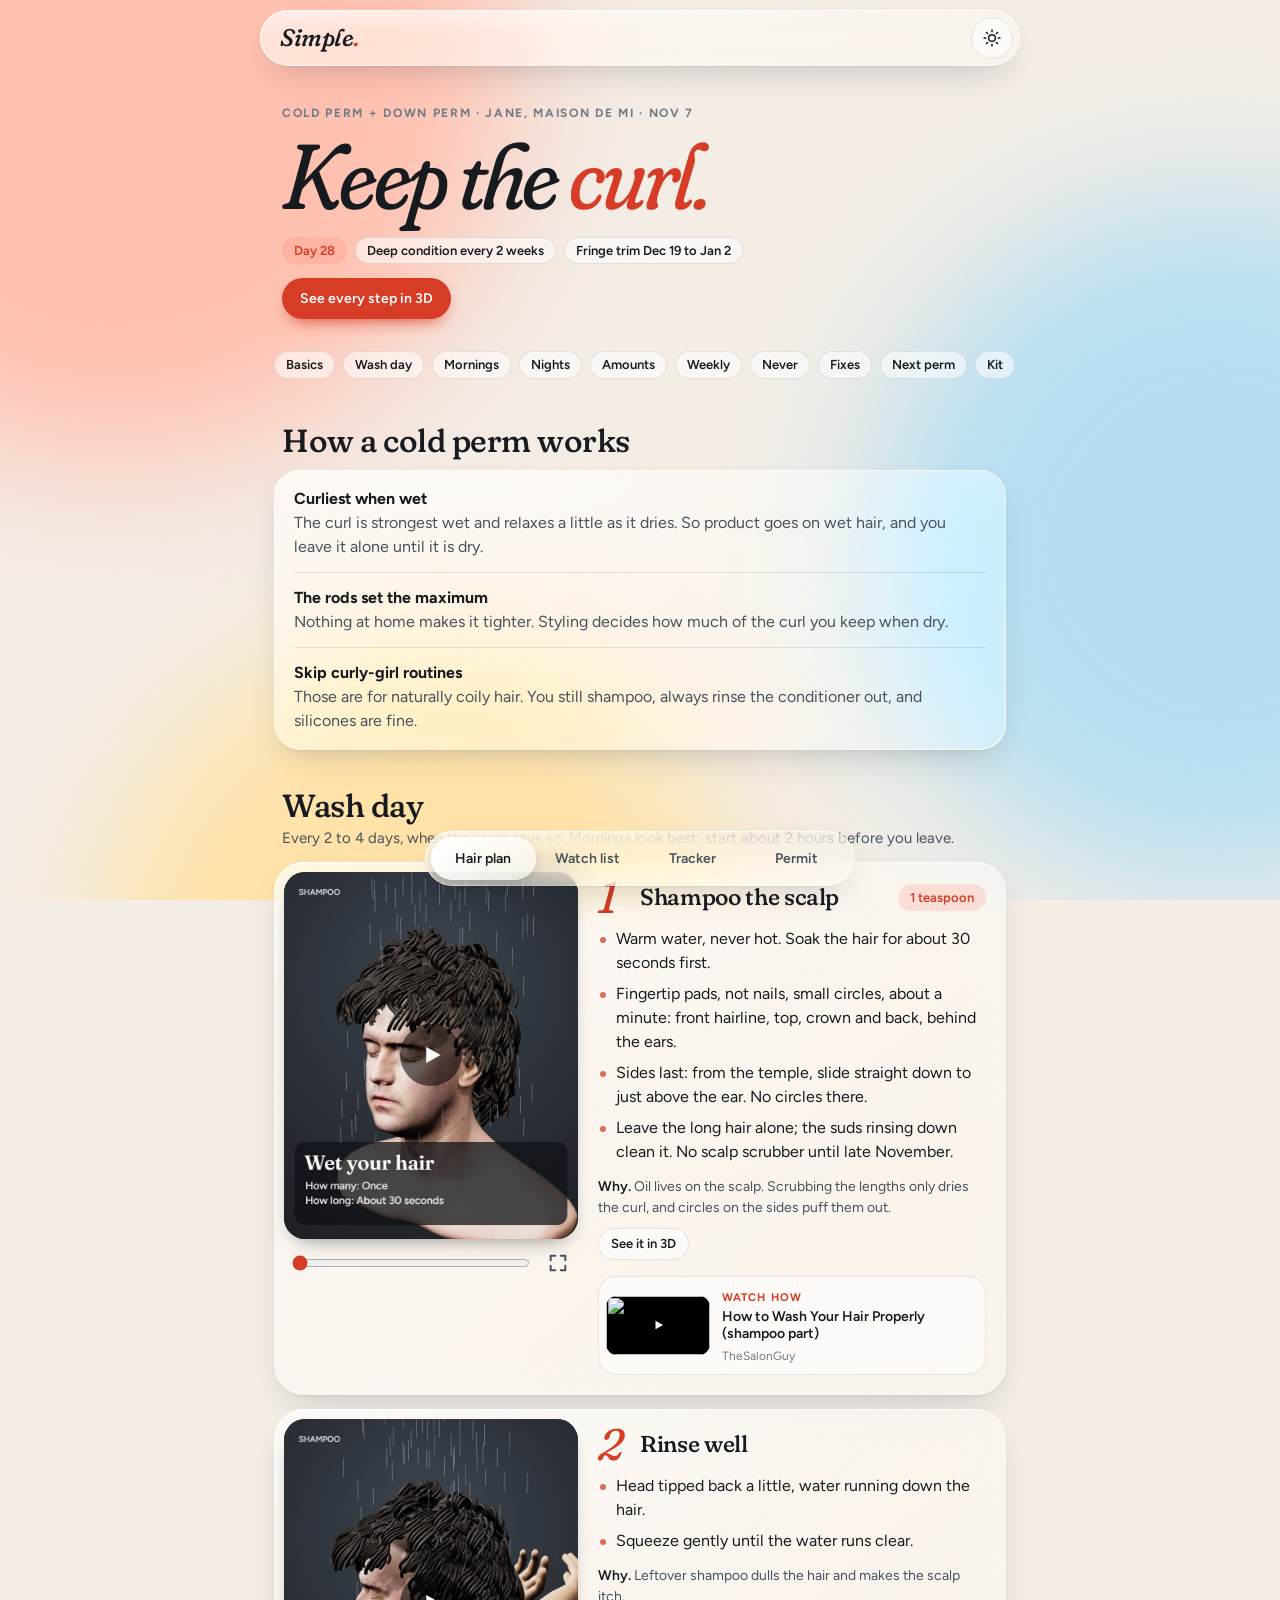
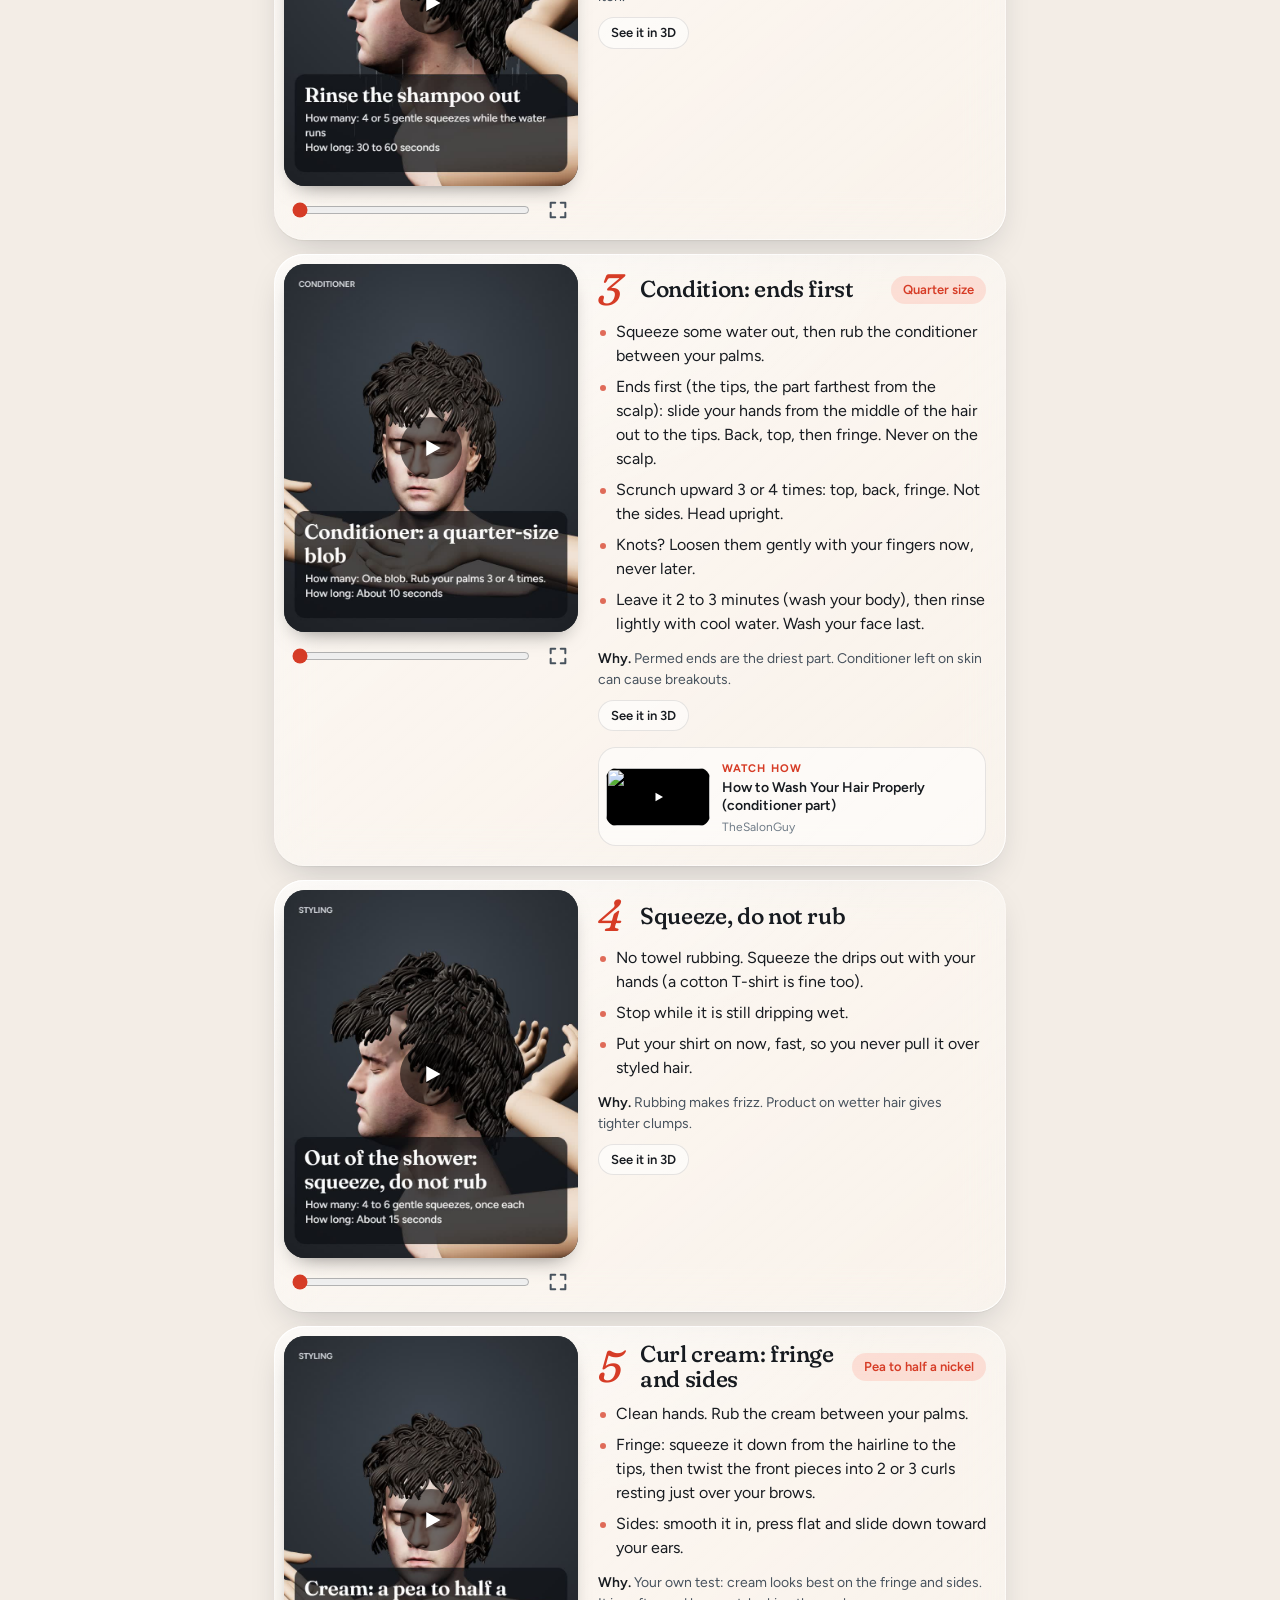
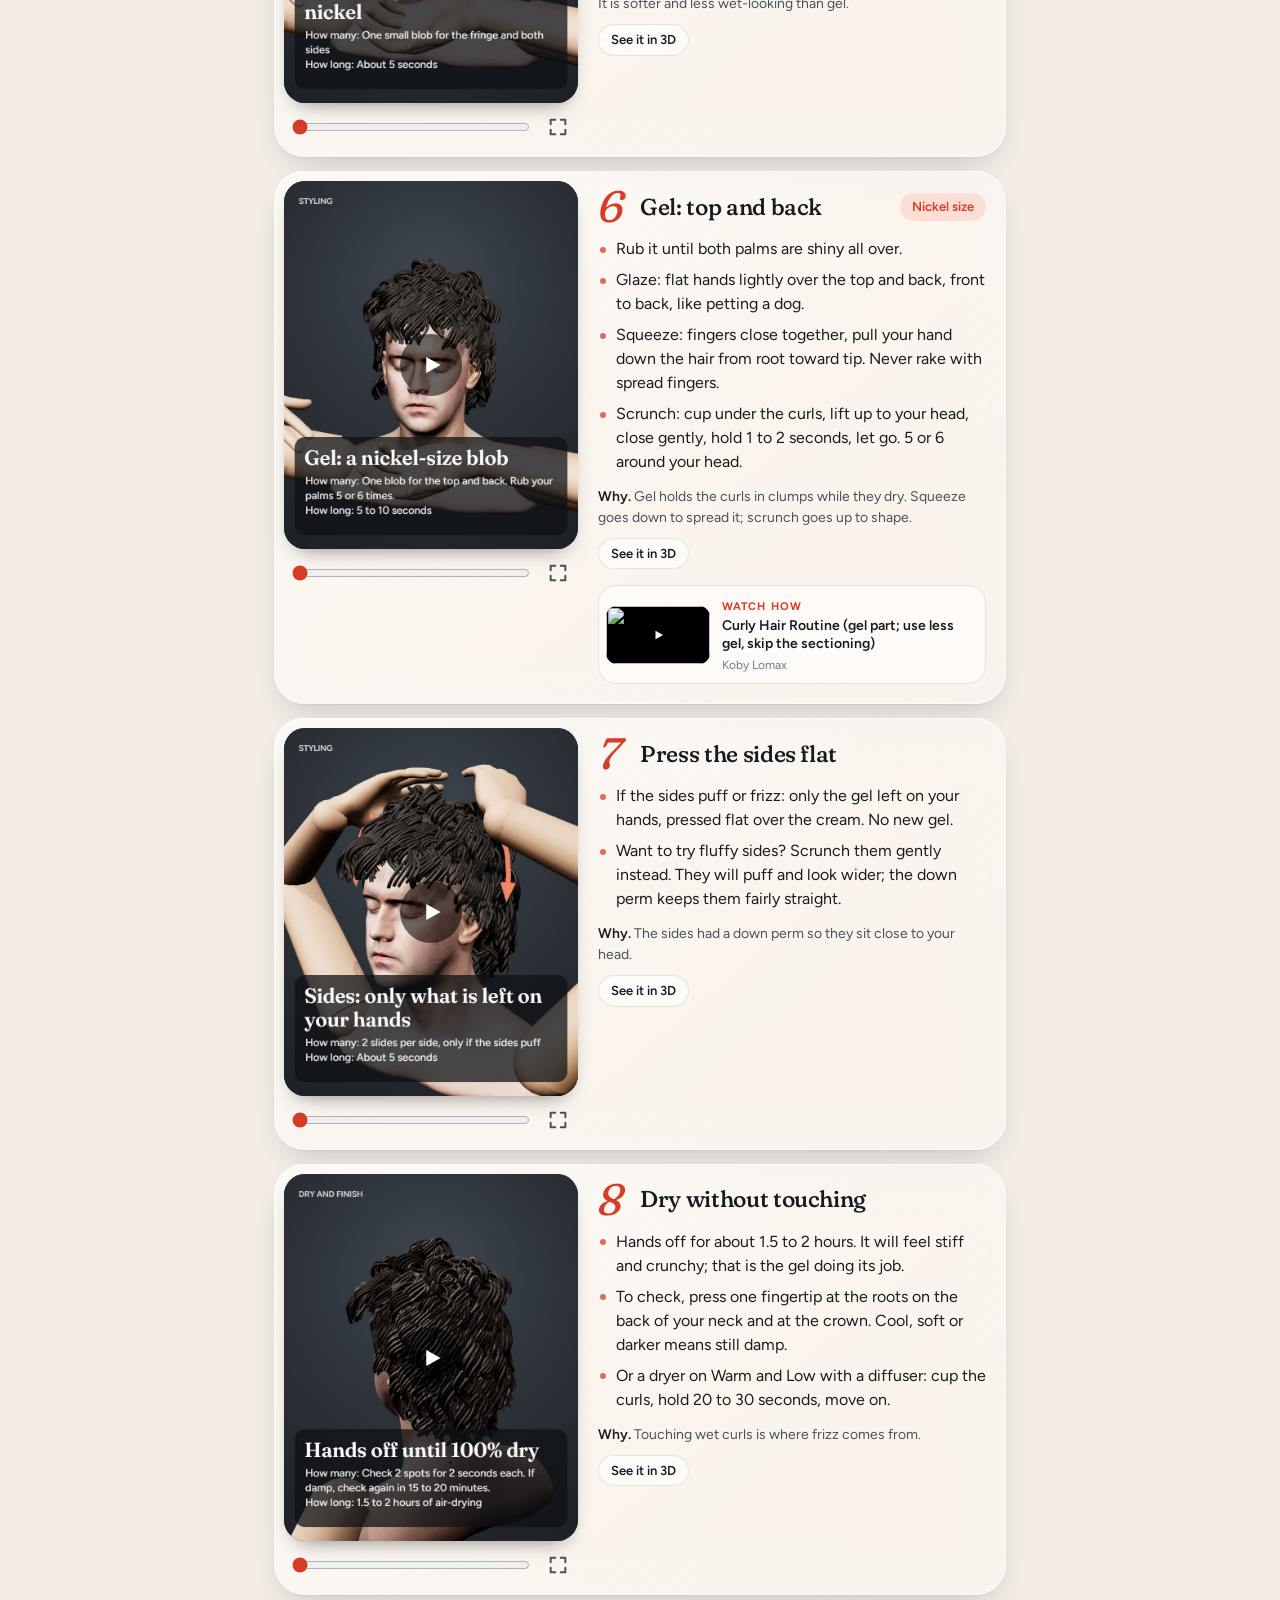
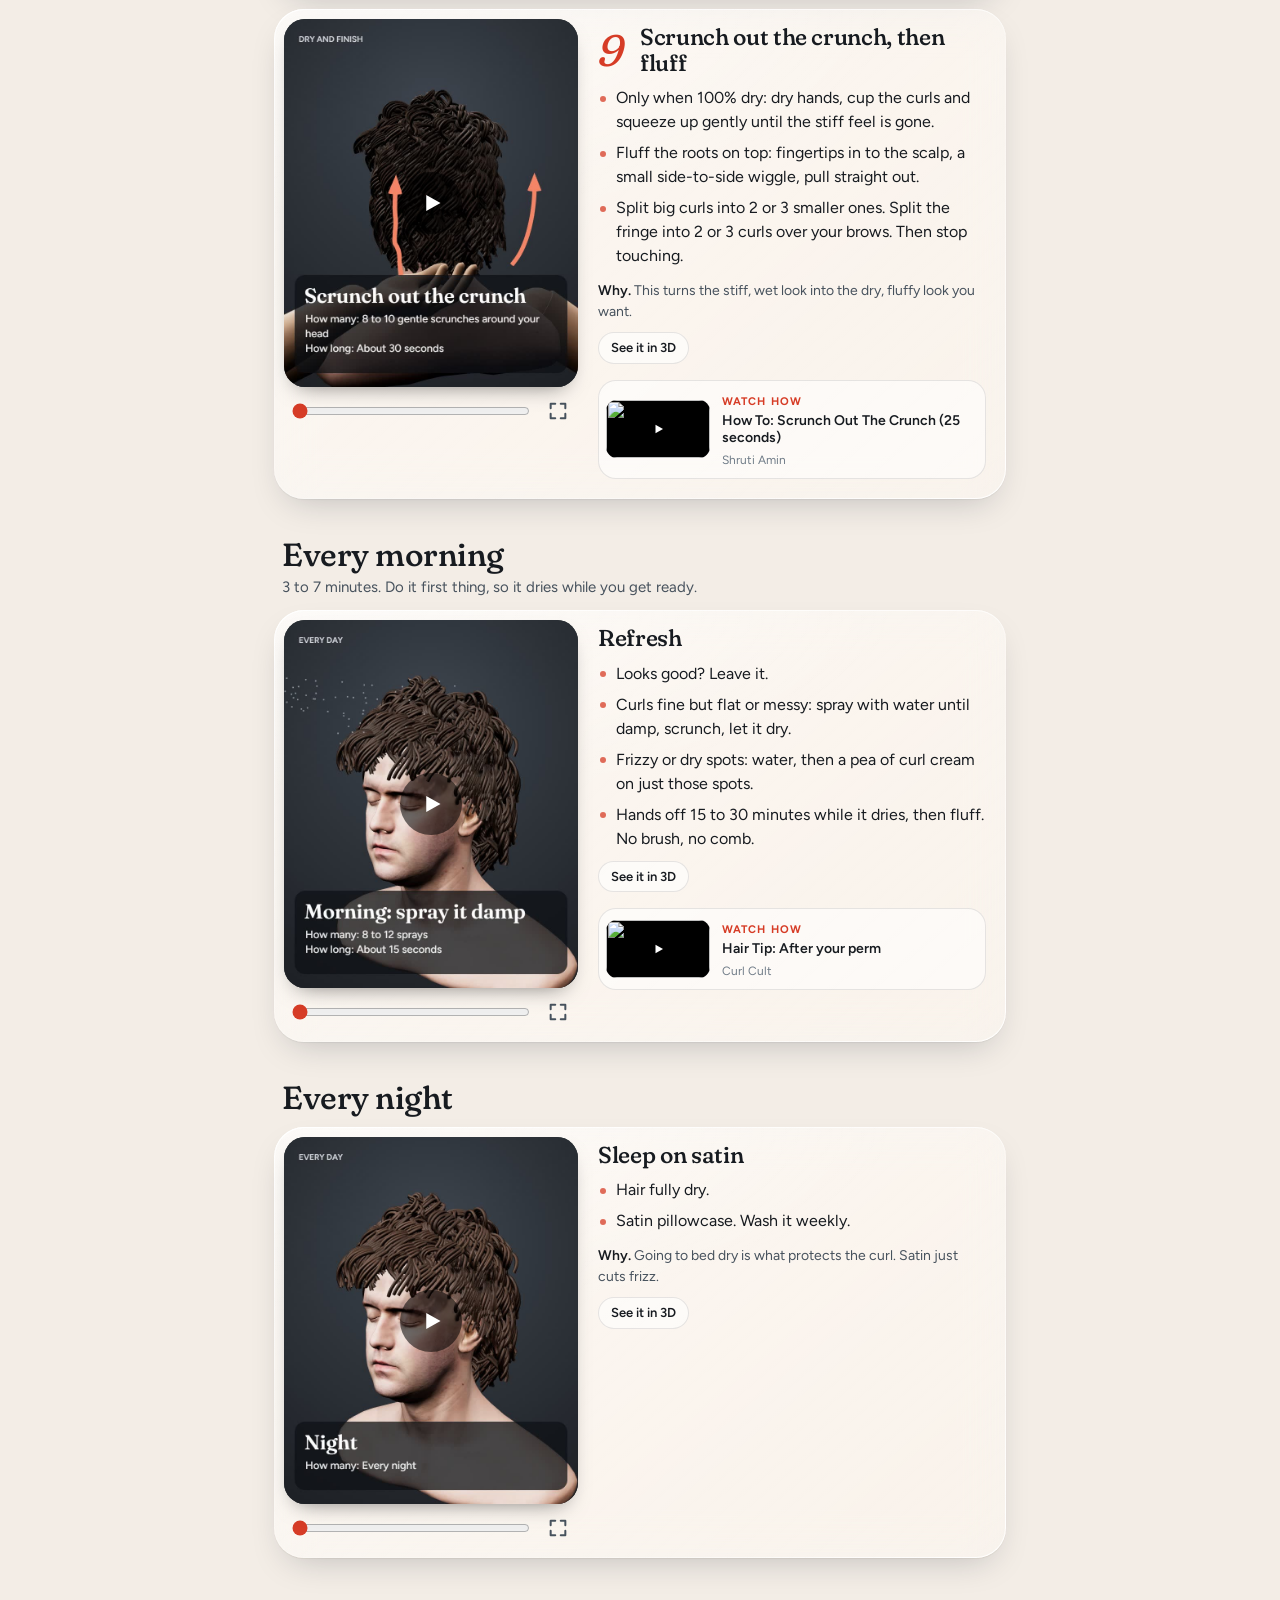
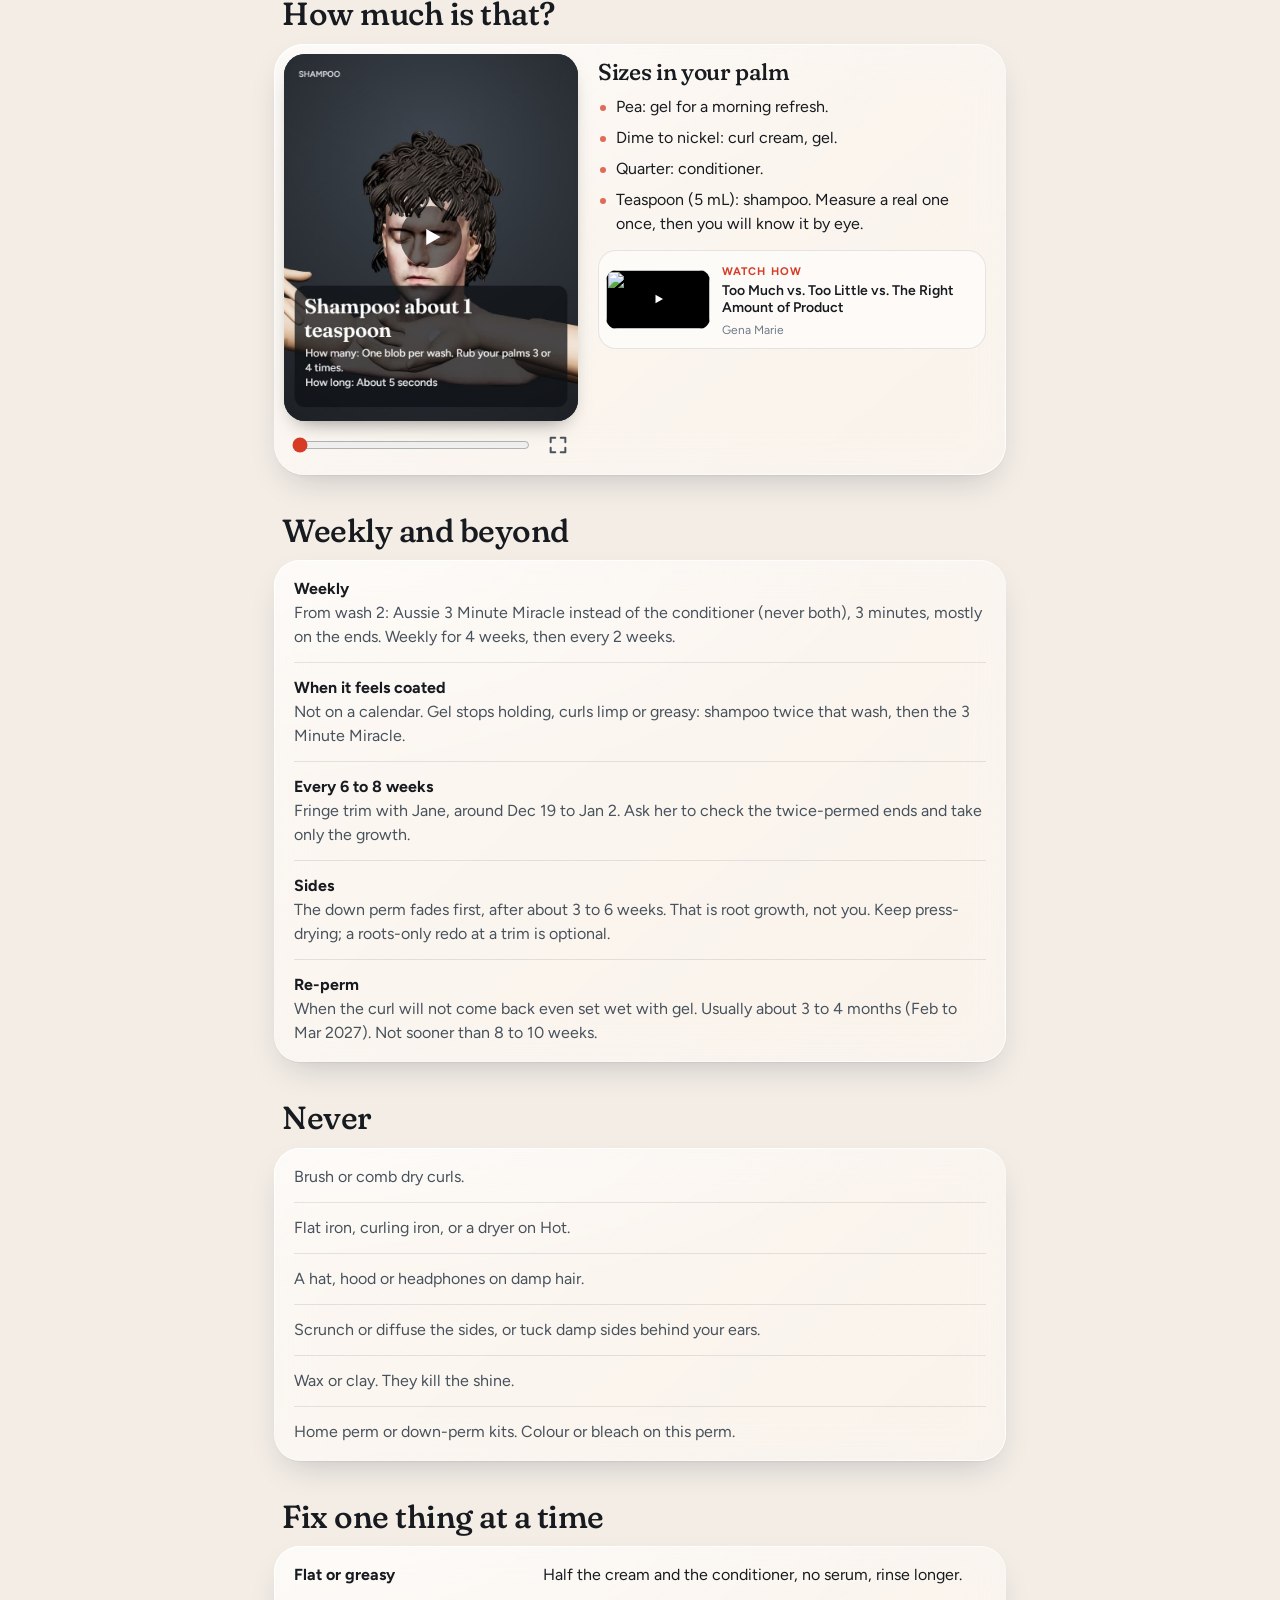
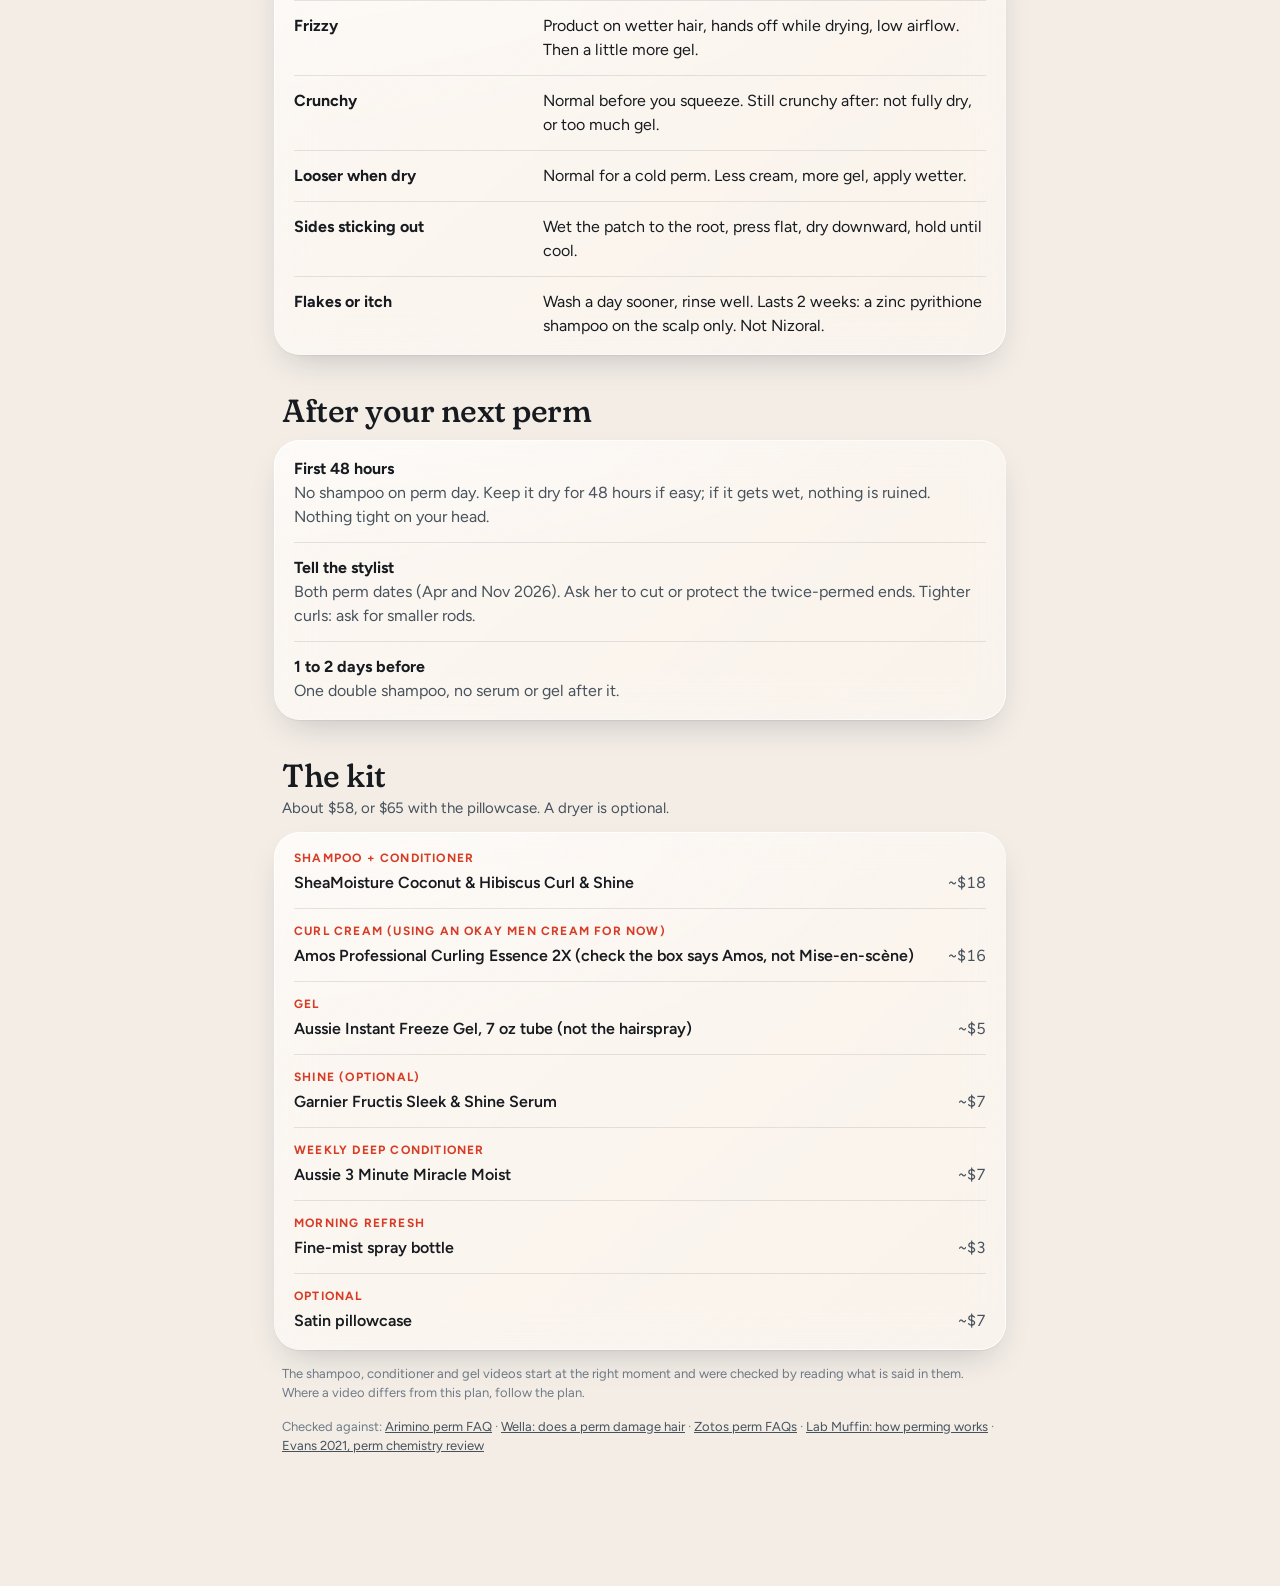
==== commit b220e7dc: "Permit: real signs, exam mode, offline use, weak spots, hand signals Road signs are now the public-d" ====
--- a/tracker/index.html
+++ b/tracker/index.html
@@ -4,6 +4,12 @@
 <meta charset="utf-8">
 <meta name="viewport" content="width=device-width, initial-scale=1, viewport-fit=cover">
 <title>Simple: hair plan, tracker and permit study</title>
+<link rel="manifest" href="manifest.webmanifest">
+<link rel="icon" href="icons/icon-192.png">
+<link rel="apple-touch-icon" href="icons/icon-180.png">
+<meta name="mobile-web-app-capable" content="yes">
+<meta name="apple-mobile-web-app-capable" content="yes">
+<meta name="apple-mobile-web-app-title" content="Simple">
 <script>
   // Pick the theme before first paint: saved choice, else the system setting.
   (function () {
--- a/tracker/css/app.css
+++ b/tracker/css/app.css
@@ -421,7 +421,7 @@
 
 /* ---------- 10 permit: the study plan ---------- */
 #view-permit .hero h1 { font-size: clamp(42px, 10.5vw, 78px); }
-#view-permit .section, .day, .quiz { scroll-margin-top: 72px; }
+#view-permit .section, .day, .quiz, #p-weak { scroll-margin-top: 72px; }
 .sub { font-size: 21px; padding: 20px 8px 10px; }
 .card > .how { padding: 16px 0; }
 .chip.ok { background: var(--ok-soft); color: var(--ok); box-shadow: none; }
@@ -532,9 +532,12 @@
 .verdict { font-weight: 700; }
 .verdict.ok { color: var(--ok); }
 .verdict.no { color: var(--accent); }
-.quiz .src { font-size: 13px; color: var(--ink-3); }
+.quiz .src, .weak .src { font-size: 13px; color: var(--ink-3); }
 .quiz .how { margin-top: 8px; }
-.quiz .how .sign { width: 30px; vertical-align: middle; margin-right: 8px; }
+.quiz .how .sign, .weak .sign { width: 30px; vertical-align: middle; margin-right: 8px; }
+.quiz .how .src, .weak .src { display: block; margin-top: 2px; }
+.weak > p { padding: 12px 0; color: var(--ink-2); }
+.weak > .how + p { padding-top: 0; }
 .quiz-end { display: flex; flex-wrap: wrap; gap: 8px; margin-top: 18px; }
 .result { display: grid; justify-items: center; text-align: center; }
 .result .ring { margin-top: 20px; }
@@ -546,7 +549,7 @@
 .cover .pairs li:not(.seen) .v { filter: blur(7px); opacity: .5; user-select: none; }
 
 .sign { display: inline-block; width: 64px; line-height: 0; }
-.sign svg { display: block; width: 100%; height: auto; filter: drop-shadow(0 2px 3px rgba(0, 0, 0, .28)); }
+.sign svg, .sign img { display: block; width: 100%; height: auto; filter: drop-shadow(0 2px 3px rgba(0, 0, 0, .28)); }
 .sign text { font-family: Arial, Helvetica, sans-serif; font-weight: 700; text-anchor: middle; }
 .rows.kinds li { display: grid; grid-template-columns: 52px 1fr; align-items: center; gap: 0 16px; }
 .rows.kinds .sign { width: 52px; grid-row: 1 / span 2; }
